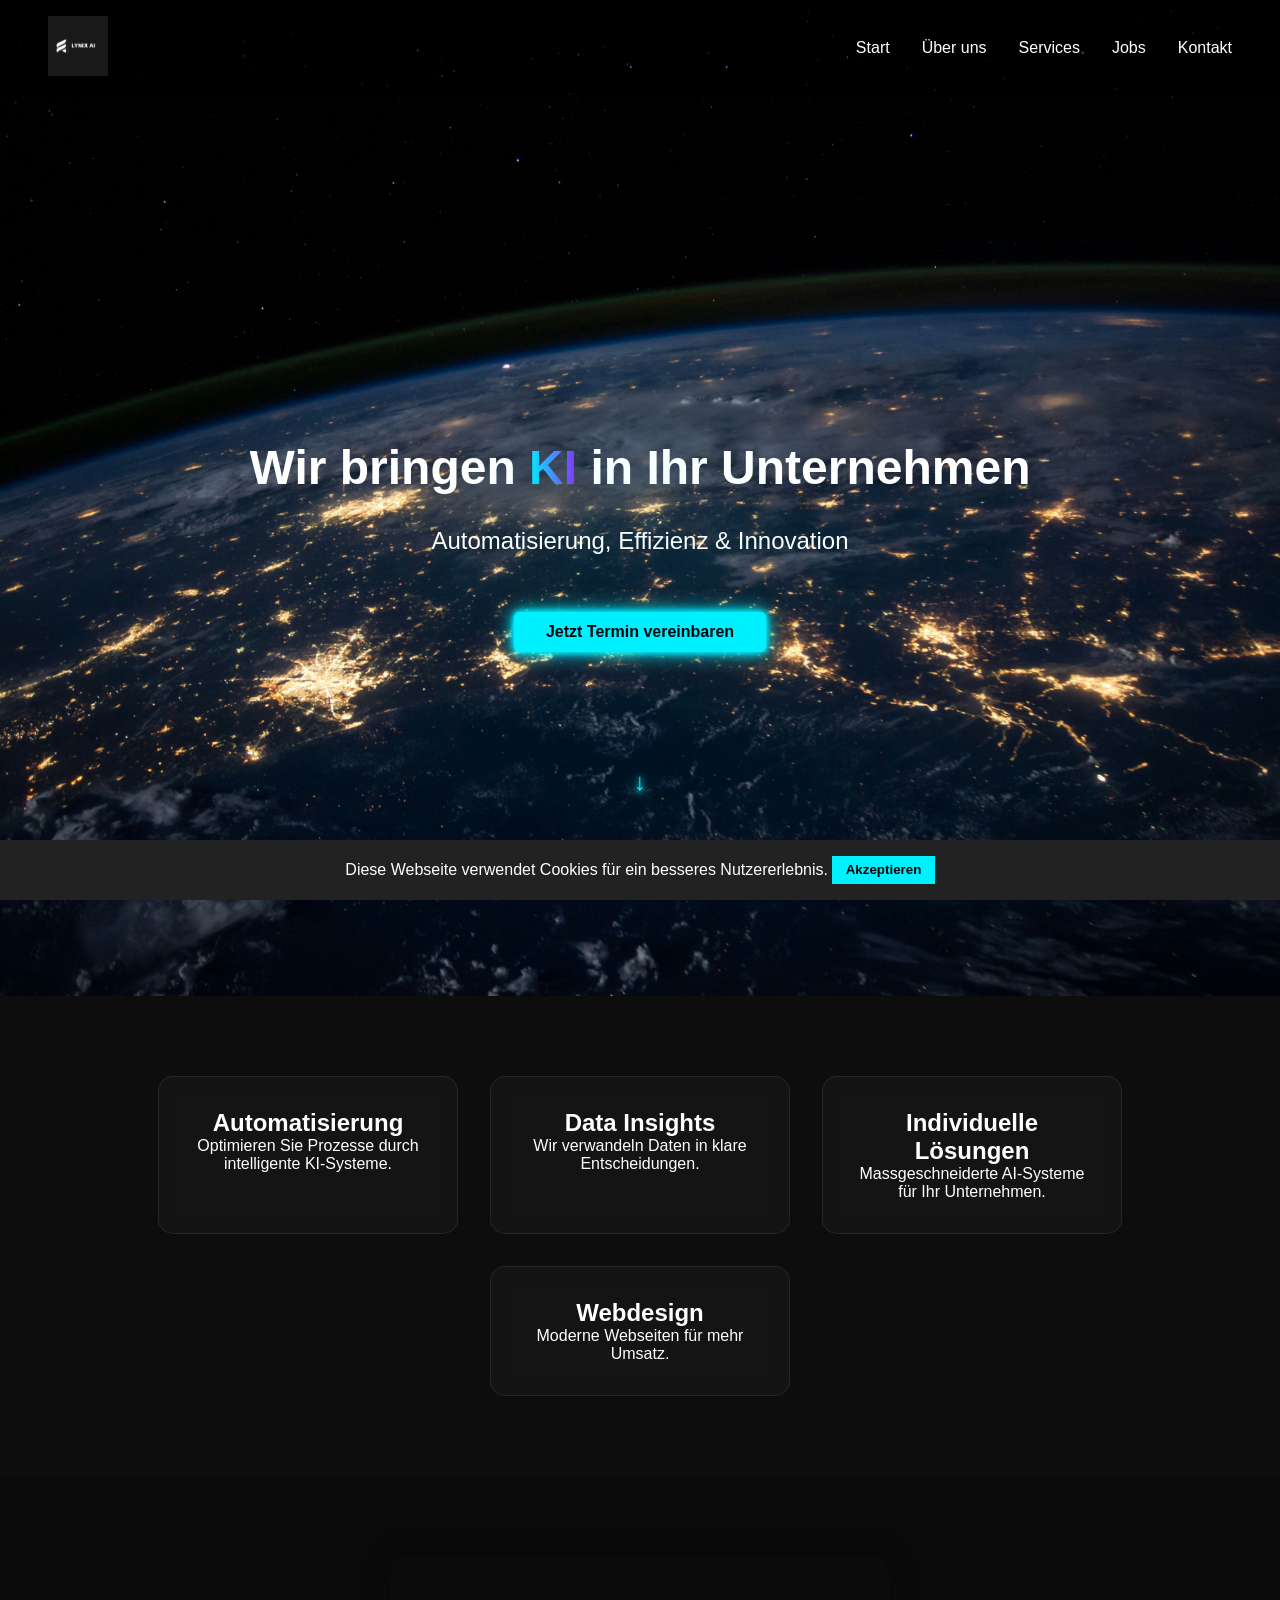
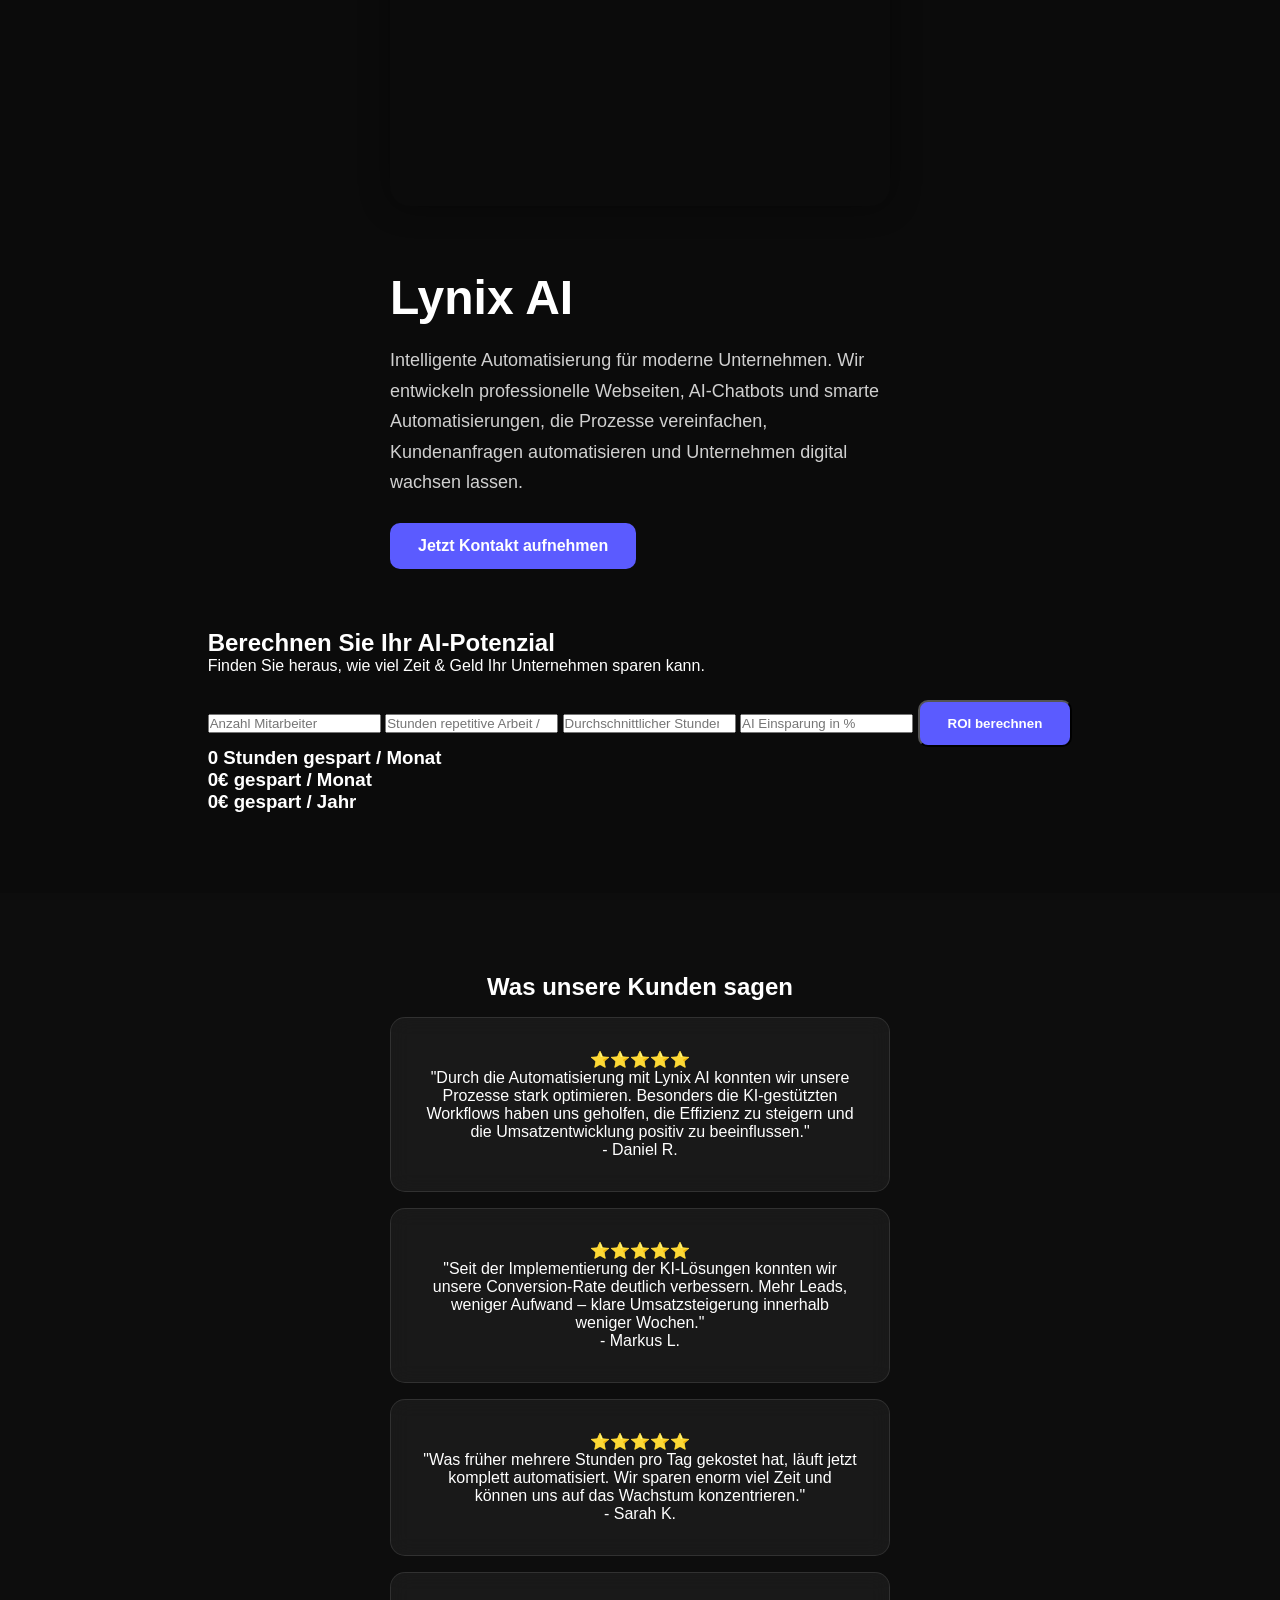
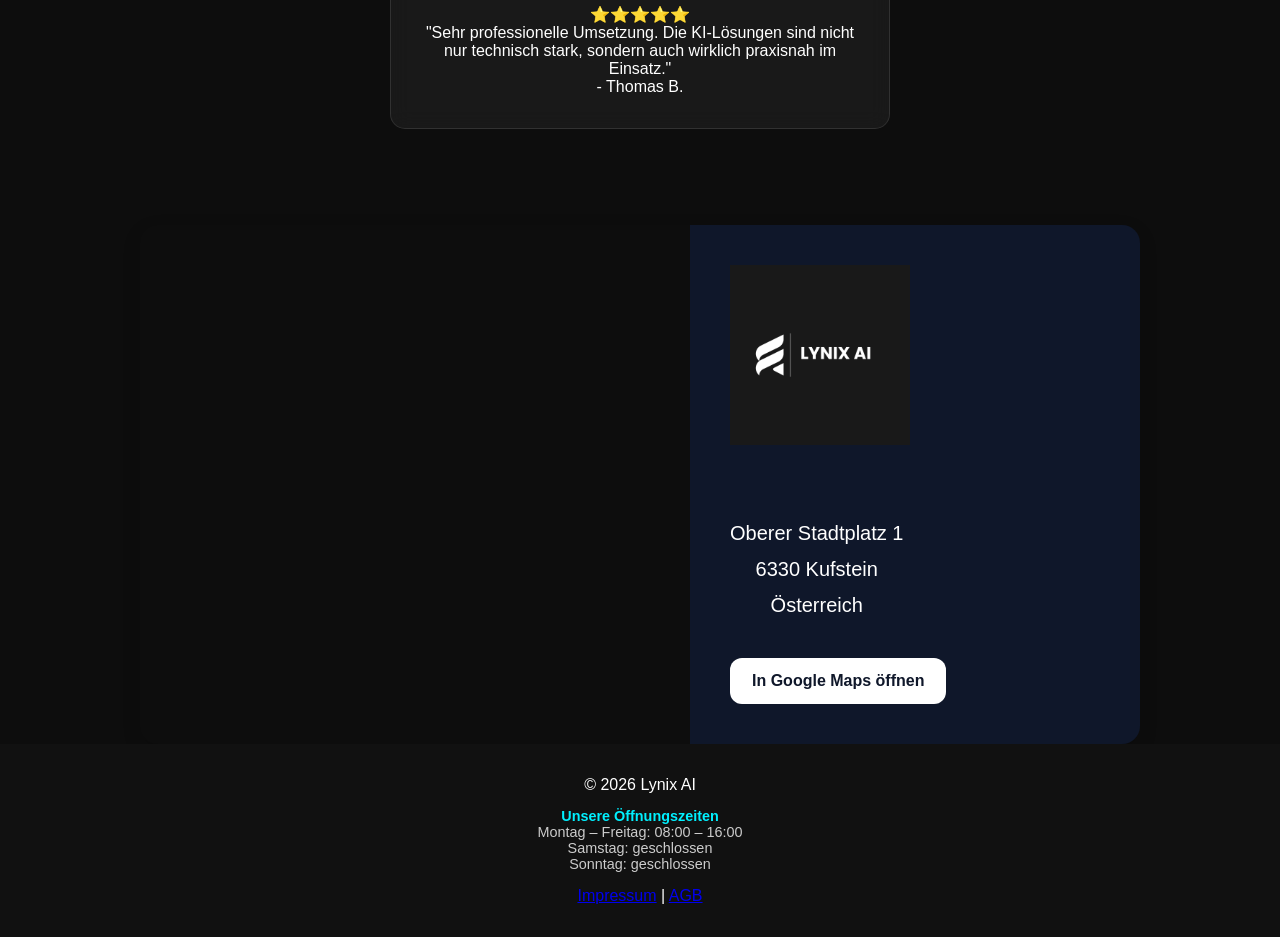
==== index.html @ dc1c29d5 "Update index.html" ====
<!DOCTYPE html>
<html lang="de">
<head>
<meta charset="UTF-8">
<meta name="viewport" content="width=device-width, initial-scale=1.0">

<title>Lynix AI – Automatisierung durch KI</title>

<link rel="stylesheet" href="style.css">
<link rel="icon" type="image/png" href="images/logo.png">

<!-- AOS Animation -->
<link href="https://unpkg.com/aos@2.3.4/dist/aos.css" rel="stylesheet">
</head>

<body class="homepage">
  

<!-- Progress Bar -->
<div id="progress"></div>

<!-- Cookie Banner -->
<div id="cookie-banner" class="cookie-banner">
  Diese Webseite verwendet Cookies für ein besseres Nutzererlebnis. 
  <button id="accept-cookies">Akzeptieren</button>
</div>

<!-- Header -->
<header>

<nav>
  <a href="index.html" class="logo">
    <img src="images/logo.png" alt="Lynix AI Logo">
  </a>

  <div class="hamburger" id="hamburger">
    <span></span><span></span><span></span>
  </div>

  <ul>
    <li><a href="index.html">Start</a></li>
    <li><a href="about.html">Über uns</a></li>
    <li><a href="services.html">Services</a></li>
    <li><a href="jobs.html">Jobs</a></li>
    <li><a href="contact.html">Kontakt</a></li>
  </ul>
</nav>

<!-- HERO -->
<div class="hero">

  <h1 data-aos="fade-up">
    Wir bringen <span class="gradient-text">KI</span> in Ihr Unternehmen
  </h1>

  <p data-aos="fade-up" data-aos-delay="200">
    Automatisierung, Effizienz & Innovation
  </p>

  <a href="contact.html" class="btn" data-aos="fade-up" data-aos-delay="400">
    Jetzt Termin vereinbaren
  </a>

</div>

<div class="scroll-down" onclick="scrollToContent()">↓</div>

</header>

<!-- FEATURES -->
<section class="features">

  <div class="feature card" data-aos="fade-up">
    <h2>Automatisierung</h2>
    <p>Optimieren Sie Prozesse durch intelligente KI-Systeme.</p>
  </div>

  <div class="feature card" data-aos="fade-up" data-aos-delay="200">
    <h2>Data Insights</h2>
    <p>Wir verwandeln Daten in klare Entscheidungen.</p>
  </div>

  <div class="feature card" data-aos="fade-up" data-aos-delay="400">
    <h2>Individuelle Lösungen</h2>
    <p>Massgeschneiderte AI-Systeme für Ihr Unternehmen.</p>
  </div>
  
  <div class="feature card" data-aos="fade-up">
    <h2>Webdesign</h2>
    <p>Moderne Webseiten für mehr Umsatz.</p>
  </div>
  
</section>

  <section class="video-hero">
  <div class="hero-video">
    <video autoplay muted loop playsinline>
      <source src="videos/video1.mp4" type="video/mp4">
    </video>
  </div>

  <div class="hero-text">
    <h1>Lynix AI</h1>
    <p>
      Intelligente Automatisierung für moderne Unternehmen.
      Wir entwickeln professionelle Webseiten, AI-Chatbots
      und smarte Automatisierungen, die Prozesse vereinfachen,
      Kundenanfragen automatisieren und Unternehmen digital wachsen lassen.
    </p>

    <a href="contact.html" class="btn">Jetzt Kontakt aufnehmen</a>
  </div>

    <section class="roi-section">

  <h2>Berechnen Sie Ihr AI-Potenzial</h2>
  <p>Finden Sie heraus, wie viel Zeit & Geld Ihr Unternehmen sparen kann.</p>

  <div class="roi-calculator">

    <input type="number" id="employees" placeholder="Anzahl Mitarbeiter">

    <input type="number" id="hours" placeholder="Stunden repetitive Arbeit / Woche">

    <input type="number" id="rate" placeholder="Durchschnittlicher Stundenlohn (€)">

    <input type="number" id="saving" placeholder="AI Einsparung in %">

    <button onclick="calculateROI()" class="btn">
      ROI berechnen
    </button>

    <div class="roi-results">
      <h3 id="hoursSaved">0 Stunden gespart / Monat</h3>
      <h3 id="moneySaved">0€ gespart / Monat</h3>
      <h3 id="yearSaved">0€ gespart / Jahr</h3>
    </div>

  </div>

</section>
</section>

  <section class="reviews">

  <h2>Was unsere Kunden sagen</h2>

 <div class="review-card">
    <p class="stars">⭐⭐⭐⭐⭐</p>
    <p>"Durch die Automatisierung mit Lynix AI konnten wir unsere Prozesse stark optimieren. Besonders die KI-gestützten Workflows haben uns geholfen, die Effizienz zu steigern und die Umsatzentwicklung positiv zu beeinflussen."</p>
    <span>- Daniel R.</span>
  </div>

  <div class="review-card">
    <p class="stars">⭐⭐⭐⭐⭐</p>
    <p>"Seit der Implementierung der KI-Lösungen konnten wir unsere Conversion-Rate deutlich verbessern. Mehr Leads, weniger Aufwand – klare Umsatzsteigerung innerhalb weniger Wochen."</p>
    <span>- Markus L.</span>
  </div>

  <div class="review-card">
    <p class="stars">⭐⭐⭐⭐⭐</p>
    <p>"Was früher mehrere Stunden pro Tag gekostet hat, läuft jetzt komplett automatisiert. Wir sparen enorm viel Zeit und können uns auf das Wachstum konzentrieren."</p>
    <span>- Sarah K.</span>
  </div>

  <div class="review-card">
    <p class="stars">⭐⭐⭐⭐⭐</p>
    <p>"Sehr professionelle Umsetzung. Die KI-Lösungen sind nicht nur technisch stark, sondern auch wirklich praxisnah im Einsatz."</p>
    <span>- Thomas B.</span>
  </div>


</section>

<div style="
  display:flex;
  flex-wrap:wrap;
  gap:0;
  max-width:1000px;
  margin:auto;
  border-radius:18px;
  overflow:hidden;
  box-shadow:0 6px 18px rgba(0,0,0,0.15);
  font-family:Arial, sans-serif;
">

  <!-- Google Maps -->
  <div style="flex:1 1 420px; min-height:350px;">
    <iframe
      src="https://www.google.com/maps?q=Oberer+Stadtplatz+1,+Kufstein&output=embed"
      width="100%"
      height="100%"
      style="border:0;"
      allowfullscreen=""
      loading="lazy">
    </iframe>
  </div>

  <!-- Rechte Seite -->
  <div style="
    flex:1 1 320px;
    background:#0f172a;
    color:white;
    padding:40px;
    display:flex;
    flex-direction:column;
    align-items:flex-start;
  ">

    <!-- Logo -->
    <img
      src="images/logo.png"
      alt="Lynix AI Logo"
      style="
        width:180px;
        margin-bottom:70px;
      "
    >

    <!-- Adresse -->
    <p style="
      font-size:20px;
      line-height:1.8;
      margin:0 0 35px 0;
      color:white;
    ">
      Oberer Stadtplatz 1<br>
      6330 Kufstein<br>
      Österreich
    </p>

    <!-- Button -->
    <a
      href="https://maps.google.com/?q=Oberer+Stadtplatz+1,+Kufstein"
      target="_blank"
      style="
        display:inline-block;
        padding:14px 22px;
        background:white;
        color:#0f172a;
        text-decoration:none;
        border-radius:12px;
        font-weight:bold;
        transition:0.2s;
      "
    >
      In Google Maps öffnen
    </a>

  </div>

</div>
  
<!-- FOOTER -->
<footer>
  <p>&copy; 2026 Lynix AI</p>

  <div class="opening-hours">
    <p><strong>Unsere Öffnungszeiten</strong></p>
    <p>Montag – Freitag: 08:00 – 16:00</p>
    <p>Samstag: geschlossen</p>
    <p>Sonntag: geschlossen</p>
  </div>

  <p>
    <a href="impressum.html">Impressum</a> |
    <a href="agb.html">AGB</a>
  </p>
</footer>

<script src="script.js"></script>

<!-- AOS -->
<script src="https://unpkg.com/aos@2.3.4/dist/aos.js"></script>
<script>
AOS.init({
  duration: 1000,
  once: true,
  easing: "ease-out-cubic"
});
</script>

<!-- Tidio Chat -->
<script src="//code.tidio.co/tw6kow2mch1fa9wt641dgrq0m3jitlnj.js" async></script>
  
</body>
</html>
---- style.css ----
/* --- Reset --- */
* {
  margin: 0;
  padding: 0;
  box-sizing: border-box;
  font-family: 'Segoe UI', sans-serif;
}
body {
  background: #0d0d0d;
  color: #fff;
  overflow-x: hidden;
  text-align: center;
}

#cookie-banner {
  display: none; /* Banner standardmäßig verstecken */
  position: fixed;
  bottom: 0;
  width: 100%;
  background: #222;
  color: #fff;
  text-align: center;
  padding: 1em;
  z-index: 2000;
}

#cookie-banner button {
  background: #00f0ff;
  border: none;
  padding: 0.5em 1em;
  cursor: pointer;
  color: #000;
  font-weight: bold;
}

/* --- Header + Navigation --- */
header {
  min-height: 100vh;
  display: flex;
  flex-direction: column;
  justify-content: center;
  align-items: center;
  position: relative;
  overflow: hidden;
  z-index: 1;
  background: linear-gradient(135deg, #0d0d0d, #001f3f);
}
body.homepage header {
  background: url('images/hintergrund1.jpg') center center / cover no-repeat,
              linear-gradient(135deg, #0d0d0d, #001f3f);
}

nav {
  position: relative;
  top: 0;
  width: 100%;
  display: flex;
  justify-content: space-between;
  align-items: center;
  padding: 1em 3em;
  background: rgba(0,0,0,0.5);
  z-index: 1000;
}

/* Logo */
nav .logo img {
  height: 60px;
  width: auto;
  cursor: pointer;
  transition: transform 0.3s, filter 0.3s;
}
nav .logo img:hover {
  transform: scale(1.05);
  filter: drop-shadow(0 0 5px #00f0ff);
}

/* Navigation Links */
nav ul {
  display: flex;
  list-style: none;
  flex-direction: row;
  gap: 2em;
}
nav ul li a {
  color: #fff;
  text-decoration: none;
  transition: color 0.3s;
}
nav ul li a:hover {
  color: #00f0ff;
}

/* Hamburger */
.hamburger {
  display: none;
  flex-direction: column;
  gap: 5px;
  cursor: pointer;
  z-index: 1001;
}
.hamburger span {
  display: block;
  height: 3px;
  width: 25px;
  background: #00f0ff;
  border-radius: 2px;
}

/* --- Hero Section --- */
.hero {
  display: flex;
  flex-direction: column;
  justify-content: center;
  align-items: center;
  min-height: 100vh;
  gap: 2em;
  position: relative;
  overflow: hidden;
  z-index: 1;
}
.hero h1 {
  font-size: 3em;
  opacity: 0;
  transform: translateY(50px);
  animation: fadeUp 1s forwards, neonGlow 2s infinite alternate;
}
.hero p {
  font-size: 1.5em;
  opacity: 0;
  transform: translateY(50px);
  animation: fadeUp 1s forwards 0.5s;
}
.hero .btn {
  padding: 0.7em 2em;
  background: #00f0ff;
  color: #000;
  font-weight: bold;
  border-radius: 5px;
  opacity: 0;
  transform: translateY(50px);
  animation: fadeUp 1s forwards 1s;
  box-shadow: 0 0 5px #00f0ff, 0 0 10px #00f0ff, 0 0 20px #00f0ff;
  transition: transform 0.3s, box-shadow 0.3s;
}
.hero .btn:hover {
  transform: scale(1.05);
  box-shadow: 0 0 10px #00f0ff, 0 0 20px #00f0ff, 0 0 40px #00f0ff;
}

/* --- Sections --- */
.features, .team, .mission, .contact-form {
  text-align: center;
  padding: 5em 2em;
}
.features { display: flex; justify-content: center; gap: 2em; flex-wrap: wrap; }
.feature, .member, .contact-form form {
  background: rgba(0,0,0,0.6);
  padding: 2em;
  border-radius: 15px;
  opacity: 0;
  transform: translateY(50px);
  animation: fadeUp 1s forwards;
}
.feature { width: 300px; }
.feature.delay1 { animation-delay: 0.5s; }
.feature.delay2 { animation-delay: 1s; }

.team-members { display: flex; justify-content: center; gap: 2em; flex-wrap: wrap; margin-top: 2em; }
.member { width: 250px; }
.member.delay1 { animation-delay: 0.5s; }

.mission { max-width: 800px; margin: auto; }
.mission p { font-size: 1.2em; line-height: 1.8; animation-delay: 1s; }

.contact-form { display: flex; justify-content: center; }
.contact-form form { width: 100%; max-width: 500px; display: flex; flex-direction: column; gap: 1em; }
.contact-form input, .contact-form textarea { padding: 0.8em; border-radius: 5px; border: none; outline: none; }
.contact-form .btn { cursor: pointer; }

/* --- Footer --- */
footer { text-align: center; padding: 2em; background: #111; width: 100%; box-sizing: border-box; }

.opening-hours {
  margin: 1em 0;
  font-size: 0.9em;
  color: #ccc;
}

.opening-hours strong {
  color: #00f0ff;
}

/* --- Animations --- */
@keyframes fadeUp { to { opacity: 1; transform: translateY(0); } }
@keyframes neonGlow {
  0% { text-shadow: 0 0 5px #00f0ff, 0 0 10px #00f0ff; }
  50% { text-shadow: 0 0 15px #00f0ff, 0 0 30px #00f0ff; }
  100% { text-shadow: 0 0 5px #00f0ff, 0 0 10px #00f0ff; }
}

/* --- Responsive --- */
@media (max-width: 768px) {
  .hero h1 { font-size: 2.2em; }
  .hero p { font-size: 1.2em; }

  .hamburger { display: flex; }

  nav ul {
    display: none;
    flex-direction: column;
    gap: 1em;
    background: rgba(0,0,0,0.9);
    position: absolute;
    top: 60px;
    right: 0;
    width: 100%;
    padding: 1em 2em;
    text-align: center;
    z-index: 1000;
  }
  nav ul.active { display: flex; }
}
body.about-page {
    background: #0d0d0d; /* Fallback dunkel, falls Bild nicht lädt */
}

body.about-page header {
    min-height: 100vh; /* volle Höhe */
    display: flex;
    flex-direction: column;
    justify-content: center;
    align-items: center;
    position: relative;
    overflow: hidden;
    z-index: 1;
    background: url('images/about.jpg') center center / cover no-repeat;
    background-attachment: scroll; /* wichtig für mobile */
}
body.about-page header::before {
    content: "";
    position: absolute;
    top: 0;
    left: 0;
    width: 100%;
    height: 100%;
    background: rgba(0, 0, 0, 0.6);
    z-index: 0;
}
@media (max-width: 768px) {
    body.about-page header {
        background-size: cover; /* passt Bild an kleinere Screens an */
        background-position: center top;
    }
}
body.contact-page header {
    min-height: 100vh; /* volle Höhe */
    display: flex;
    flex-direction: column;
    justify-content: center;
    align-items: center;
    position: relative;
    overflow: hidden;
    z-index: 1;
    background: url('images/hero.jpg') center top / cover no-repeat;
    background-attachment: scroll; /* für mobile */
}

body.contact-page header::before {
    content: "";
    position: absolute;
    top: 0;
    left: 0;
    width: 100%;
    height: 100%;
    background: url('images/hero.jpg') center top / cover no-repeat;
    opacity: 1; /* Logo sichtbar, Text drüber */
    z-index: 0;
}

body.contact-page header .hero {
    position: relative;
    z-index: 1; /* Text über dem Bild */
}

@media (max-width: 768px) {
    body.contact-page header,
    body.contact-page header::before {
        background-size: cover; /* auf Handy besser füllen */
        background-position: center top;
    }
}
body.services-page {
    background: #0d0d0d; /* Fallback dunkel, falls Bild nicht lädt */
}

body.services-page header {
    min-height: 100vh; /* volle Höhe */
    display: flex;
    flex-direction: column;
    justify-content: center;
    align-items: center;
    position: relative;
    overflow: hidden;
    z-index: 1;
    background:
    linear-gradient(rgba(0,0,0,0.7), rgba(0,0,0,0.7)),
    url('images/hintergrund3.jpg') center center / cover no-repeat;
    background-attachment: scroll; /* wichtig für mobile */
}

@media (max-width: 768px) {
    body.services-page header {
        background-size: cover; /* passt Bild an kleinere Screens an */
        background-position: center center;
    }
}

body.impressum-page {
    background: #0d0d0d; /* Fallback */
}

body.impressum-page header {
    min-height: 100vh;
    display: flex;
    flex-direction: column;
    justify-content: center;
    align-items: center;
    position: relative;
    overflow: hidden;
    z-index: 1;
    background: url('images/impressum.jpg') center center / cover no-repeat;
    background-attachment: scroll; /* wichtig für mobile */
}

@media (max-width: 768px) {
    body.impressum-page header {
        background-size: cover;
        background-position: center center;
    }
}

body.agb-page {
    background: #0d0d0d; /* Fallback */
}

body.agb-page header {
    min-height: 100vh;
    display: flex;
    flex-direction: column;
    justify-content: center;
    align-items: center;
    position: relative;
    overflow: hidden;
    z-index: 1;
    background: url('images/agb.jpg') center center / cover no-repeat;
    background-attachment: scroll; /* wichtig für mobile */
}

@media (max-width: 768px) {
    body.agb-page header {
        background-size: cover;
        background-position: center center;
    }
}
.scroll-down {
  position: absolute;
  bottom: 200px;
  left: 50%;
  transform: translateX(-50%);
  font-size: 1.5em;
  color: #00f0ff;
  cursor: pointer;
  z-index: 10;

  /* Neon Glow wie deine Überschrift */
  text-shadow: 
    0 0 5px #00f0ff,
    0 0 10px #00f0ff,
    0 0 20px #00f0ff;

  animation: bounce 1.5s infinite, neonGlow 2s infinite alternate;
}

/* Hover Effekt */
.scroll-down:hover {
  transform: translateX(-50%) scale(1.2);
}

/* Animation */
@keyframes bounce {
  0%, 100% { transform: translate(-50%, 0); }
  50% { transform: translate(-50%, 10px); }
}

/* Progress Bar */
#progress {
  position: fixed;
  top: 0;
  left: 0;
  height: 3px;
  width: 0%;
  background: linear-gradient(90deg, #00f0ff, #8a2eff);
  z-index: 9999;
}

/* Gradient Text */
.gradient-text {
  background: linear-gradient(90deg, #00f0ff, #8a2eff);
  -webkit-background-clip: text;
  -webkit-text-fill-color: transparent;
}

/* Modern Cards */
.card {
  background: rgba(255,255,255,0.03);
  backdrop-filter: blur(10px);
  border: 1px solid rgba(255,255,255,0.08);
  transition: all 0.3s ease;
}

.card:hover {
  transform: translateY(-12px) scale(1.02);
  box-shadow: 0 25px 60px rgba(0, 240, 255, 0.2);
}

/* Hero Upgrade */
.hero {
  position: relative;
}

.hero::after {
  content: "";
  position: absolute;
  width: 300px;
  height: 300px;
  background: radial-gradient(circle, rgba(0,240,255,0.25), transparent 70%);
  top: 50%;
  left: 50%;
  transform: translate(-50%, -50%);
  filter: blur(100px);
  opacity: 0.6;
  pointer-events: none;
}

.about-page .hero {
  display: flex;
  flex-direction: column;
  align-items: center;
  justify-content: center;
  height: 100%;
  text-align: center;
  padding: 0;
  margin: 0;
}
.reviews {
  padding: 5em 2em;
  text-align: center;
}

.review-card {
  background: rgba(255,255,255,0.05);
  padding: 2em;
  margin: 1em auto;
  max-width: 500px;
  border-radius: 15px;
  backdrop-filter: blur(10px);
  border: 1px solid rgba(255,255,255,0.1);
  transition: 0.3s;
}

.review-card:hover {
  transform: translateY(-10px);
  box-shadow: 0 20px 40px rgba(0,240,255,0.2);
}
/* JOBS PAGE */

body.jobs-page header {
    min-height: 70vh;
    background:
    linear-gradient(rgba(0,0,0,0.7), rgba(0,0,0,0.7)),
    url('images/jobs.jpg') center center / cover no-repeat;
}

.jobs-section {
    padding: 5em 2em;
    display: flex;
    justify-content: center;
    gap: 2em;
    flex-wrap: wrap;
}

.job-card {
    width: 340px;
    text-align: left;
    padding: 2em;
}

.job-card h2 {
    margin-bottom: 1em;
    color: #00f0ff;
}

.job-card p {
    margin-bottom: 1.5em;
    color: #ddd;
    line-height: 1.6;
}

.job-card ul {
    margin-bottom: 2em;
    padding-left: 1.2em;
    color: #aaa;
}

.job-card li {
    margin-bottom: 0.5em;
}

.apply-btn {
    width: 100%;
    border: none;
    cursor: pointer;
}

.application-section {
    padding: 5em 2em;
    display: flex;
    justify-content: center;
}

.application-form {
    width: 100%;
    max-width: 700px;
    padding: 3em;
}

.application-form h2 {
    margin-bottom: 1.5em;
}

.application-form form {
    display: flex;
    flex-direction: column;
    gap: 1.5em;
}

.application-form input,
.application-form textarea {
    padding: 1em;
    border-radius: 10px;
    border: none;
    background: rgba(255,255,255,0.08);
    color: white;
}

.application-form textarea {
    resize: vertical;
}

.upload-label {
    text-align: left;
    color: #aaa;
}

.upload-label input {
    margin-top: 1em;
}

.application-form .btn {
    border: none;
    cursor: pointer;
}

@media (max-width: 768px) {

    .job-card {
        width: 100%;
    }

    .application-form {
        padding: 2em;
    }

}
.video-hero {
  display: flex;
  align-items: center;
  justify-content: center;
  gap: 60px;
  padding: 80px 10%;
  background: #0b0b0b;
  color: white;
  flex-wrap: wrap;
  text-align: left;
}

@media (max-width: 768px) {
  .video-hero {
    flex-direction: column;
    text-align: center;
  }
}

.hero-video video {
  width: 500px;
  max-width: 100%;
  border-radius: 20px;
  box-shadow: 0 0 30px rgba(0,0,0,0.4);
}

.hero-text {
  max-width: 500px;
}

.hero-text h1 {
  font-size: 48px;
  margin-bottom: 20px;
}

.hero-text p {
  font-size: 18px;
  line-height: 1.7;
  color: #d0d0d0;
}
.btn {
  display: inline-block;
  margin-top: 25px;
  padding: 14px 28px;
  background: #5b5bff;
  color: white;
  text-decoration: none;
  border-radius: 10px;
  font-weight: bold;
}

.btn:hover {
  background: #7777ff;
}
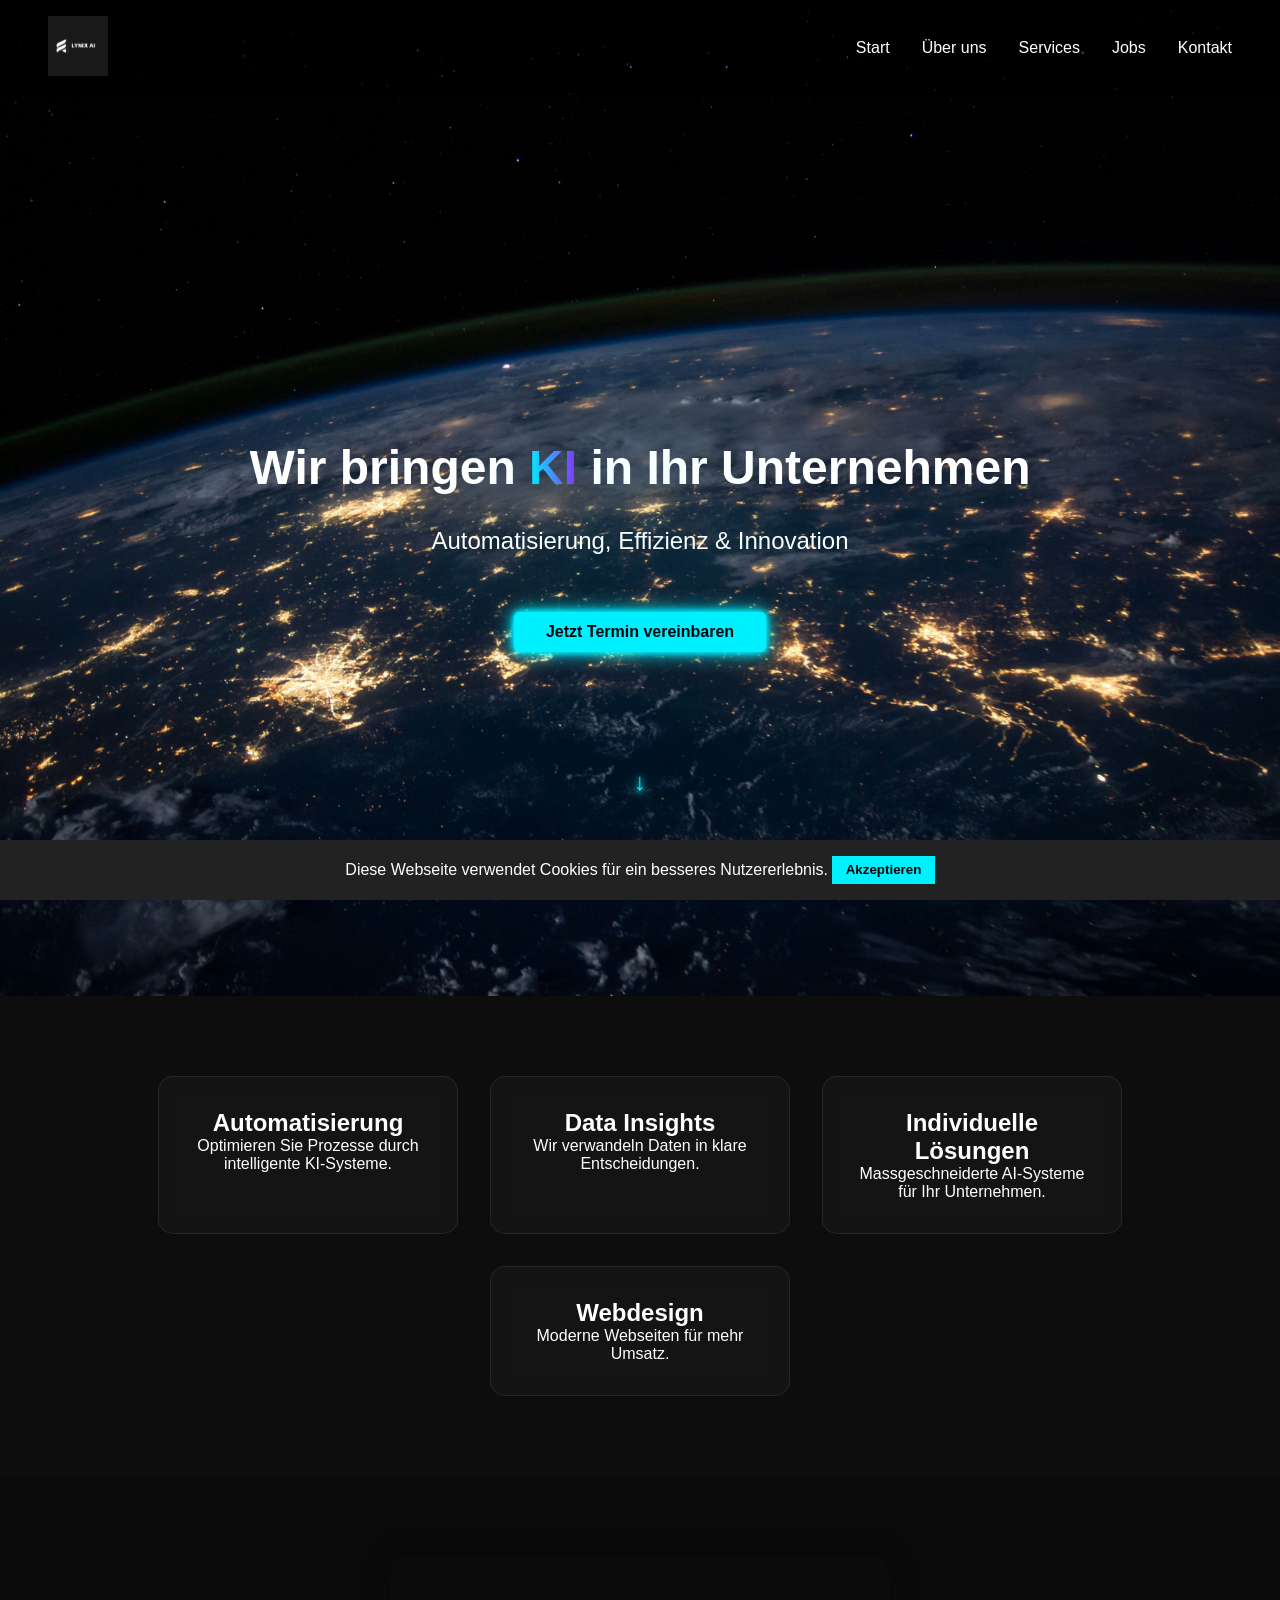
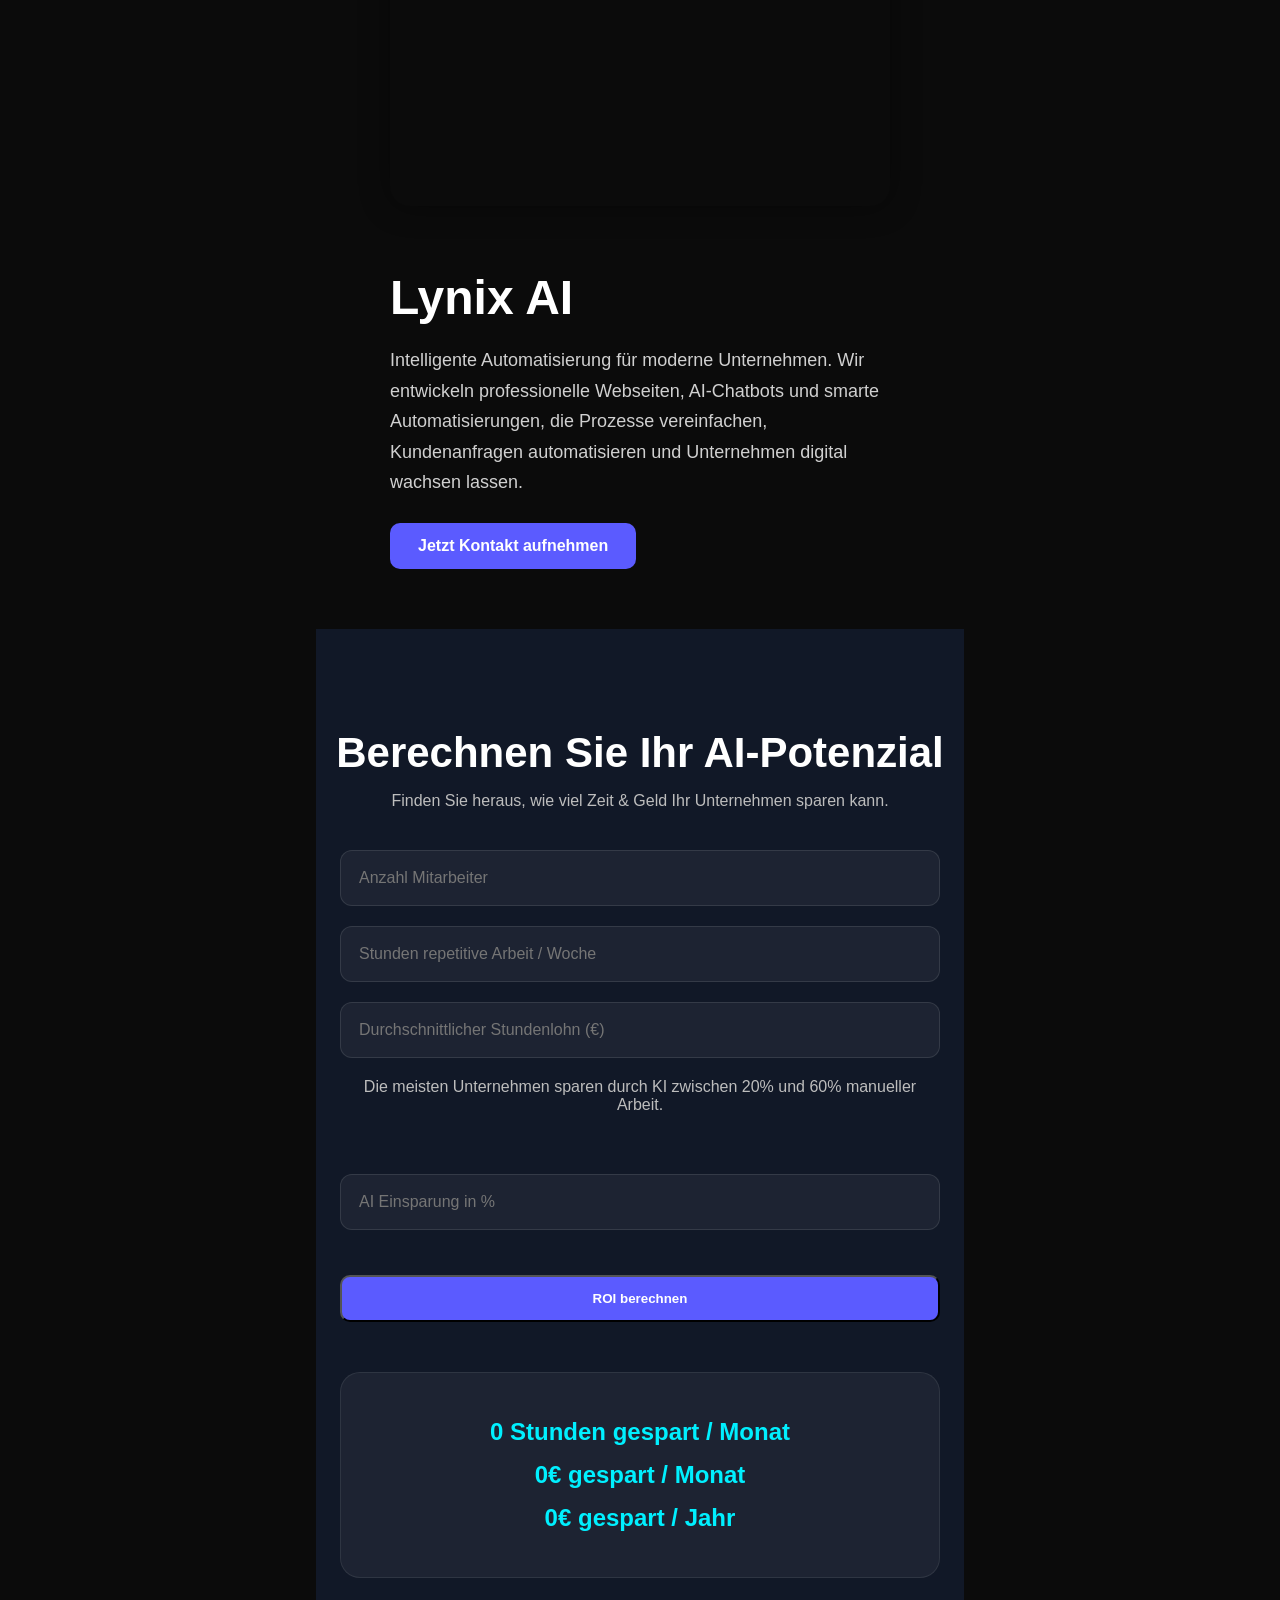
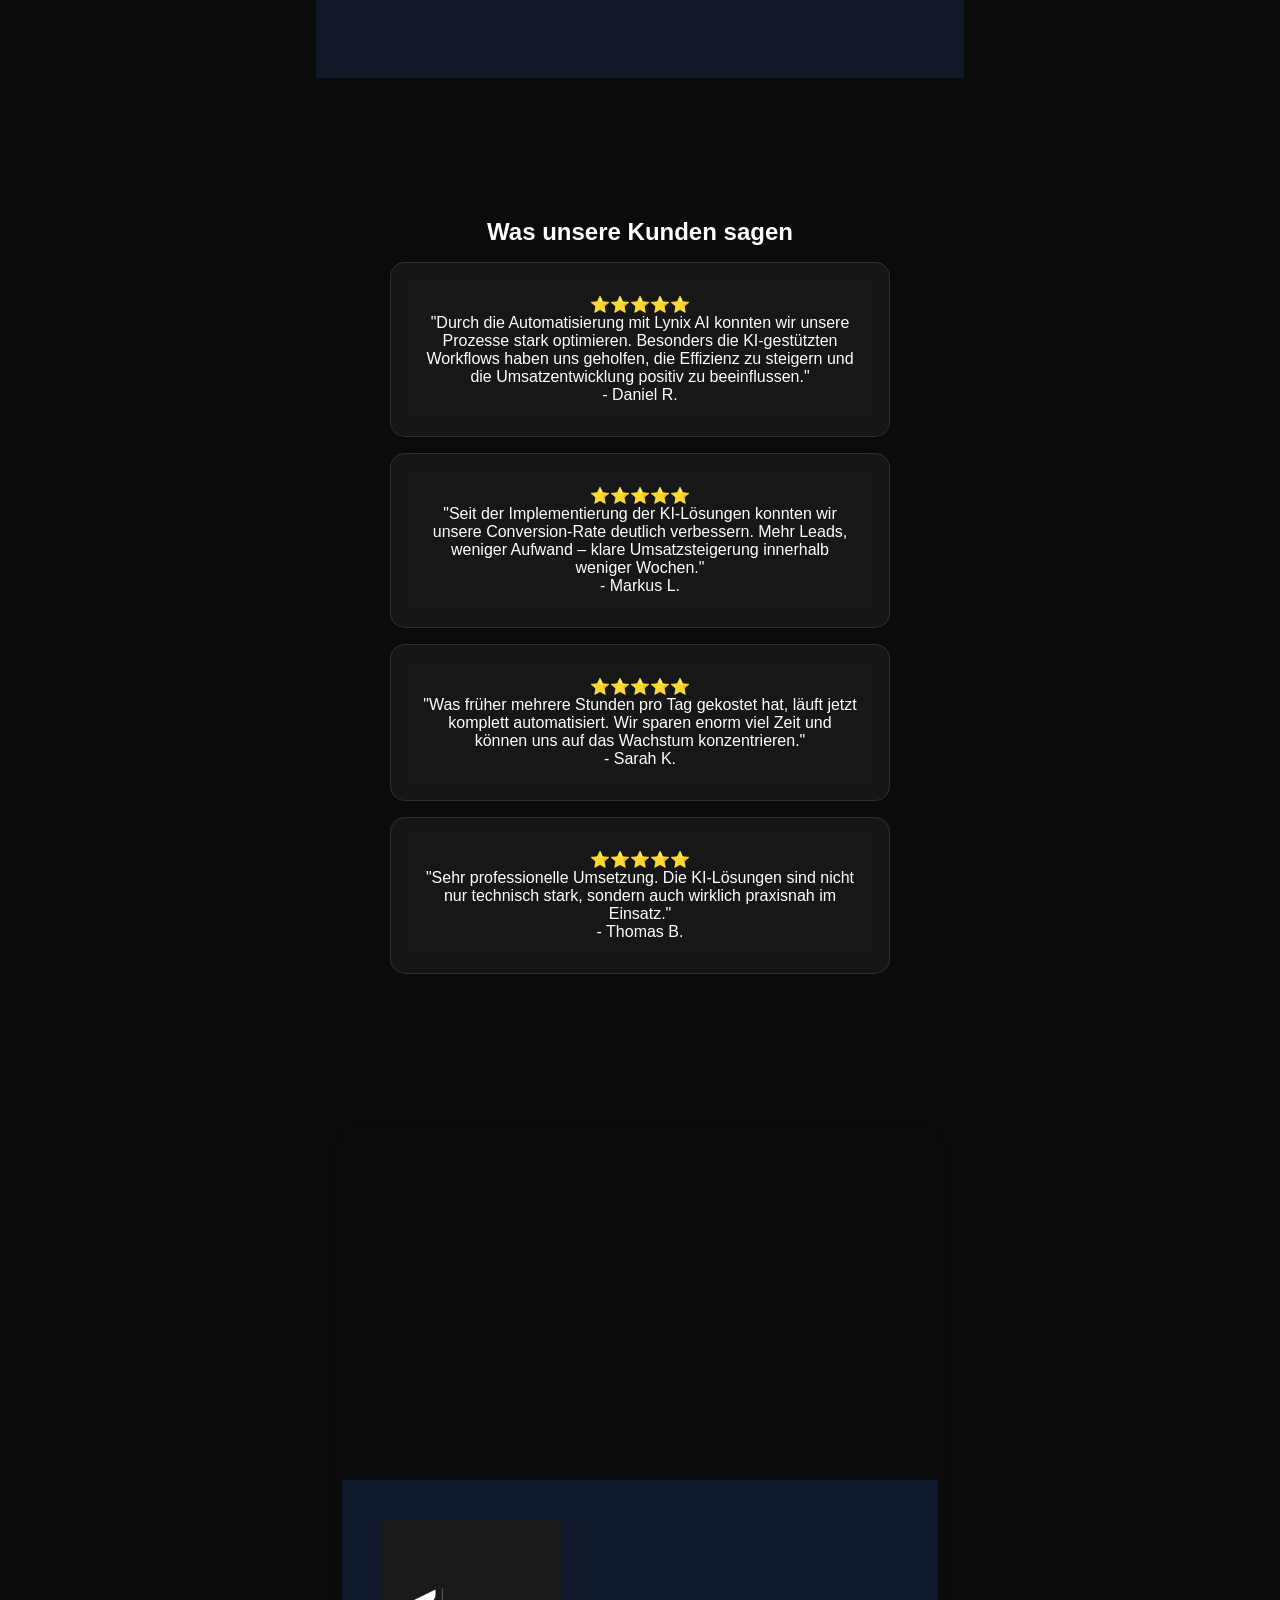
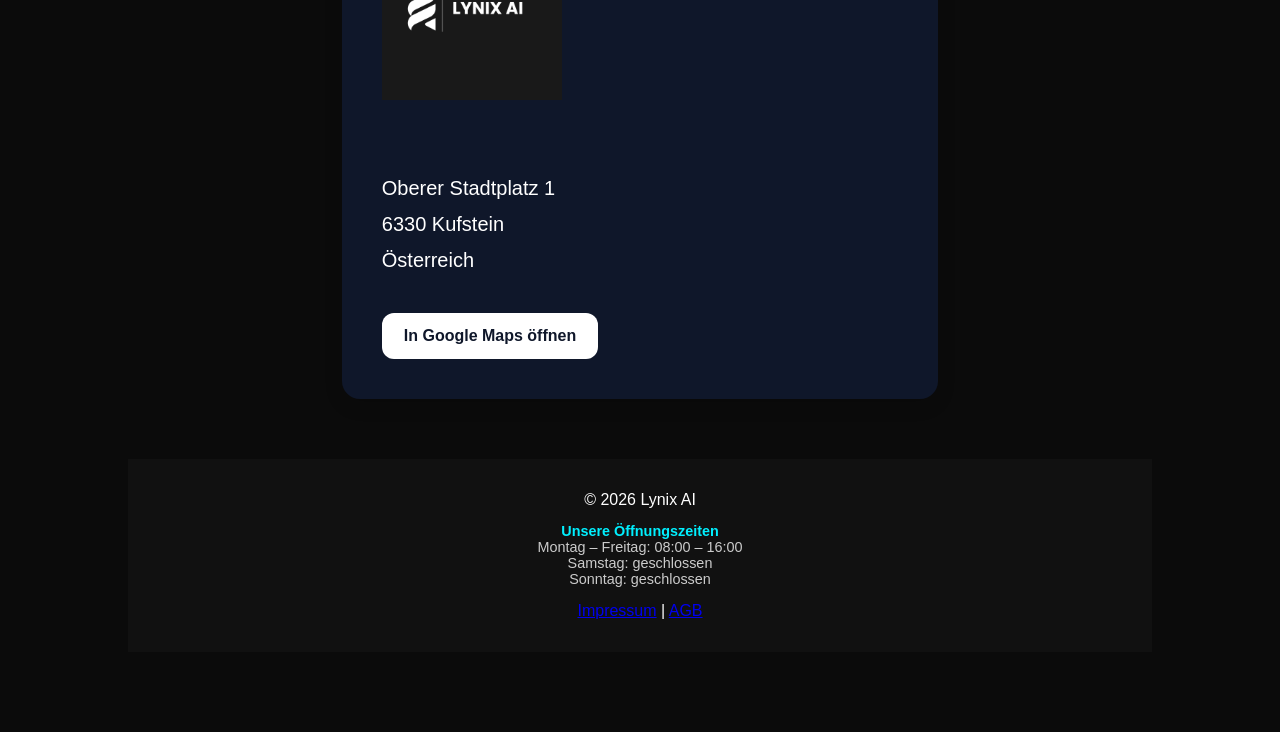
==== commit b2aa9861: "Update index.html" ====
--- a/index.html
+++ b/index.html
@@ -123,6 +123,9 @@
     <input type="number" id="hours" placeholder="Stunden repetitive Arbeit / Woche">
 
     <input type="number" id="rate" placeholder="Durchschnittlicher Stundenlohn (€)">
+    <p class="roi-note">
+Die meisten Unternehmen sparen durch KI zwischen 20% und 60% manueller Arbeit.
+</p>
 
     <input type="number" id="saving" placeholder="AI Einsparung in %">
 
@@ -138,7 +141,6 @@
 
   </div>
 
-</section>
 </section>
 
   <section class="reviews">
--- a/style.css
+++ b/style.css
@@ -636,3 +636,51 @@
 .btn:hover {
   background: #7777ff;
 }
+/* ROI Calculator */
+
+.roi-section {
+  padding: 100px 20px;
+  background: #111827;
+  text-align: center;
+}
+
+.roi-section h2 {
+  font-size: 42px;
+  margin-bottom: 15px;
+}
+
+.roi-section p {
+  color: #bdbdbd;
+  margin-bottom: 40px;
+}
+
+.roi-calculator {
+  max-width: 600px;
+  margin: auto;
+  display: flex;
+  flex-direction: column;
+  gap: 20px;
+}
+
+.roi-calculator input {
+  padding: 18px;
+  border-radius: 12px;
+  border: 1px solid rgba(255,255,255,0.1);
+  background: rgba(255,255,255,0.05);
+  color: white;
+  font-size: 16px;
+}
+
+.roi-results {
+  margin-top: 30px;
+  background: rgba(255,255,255,0.05);
+  padding: 30px;
+  border-radius: 20px;
+  border: 1px solid rgba(255,255,255,0.08);
+}
+
+.roi-results h3 {
+  margin: 15px 0;
+  color: #00f0ff;
+  font-size: 24px;
+}
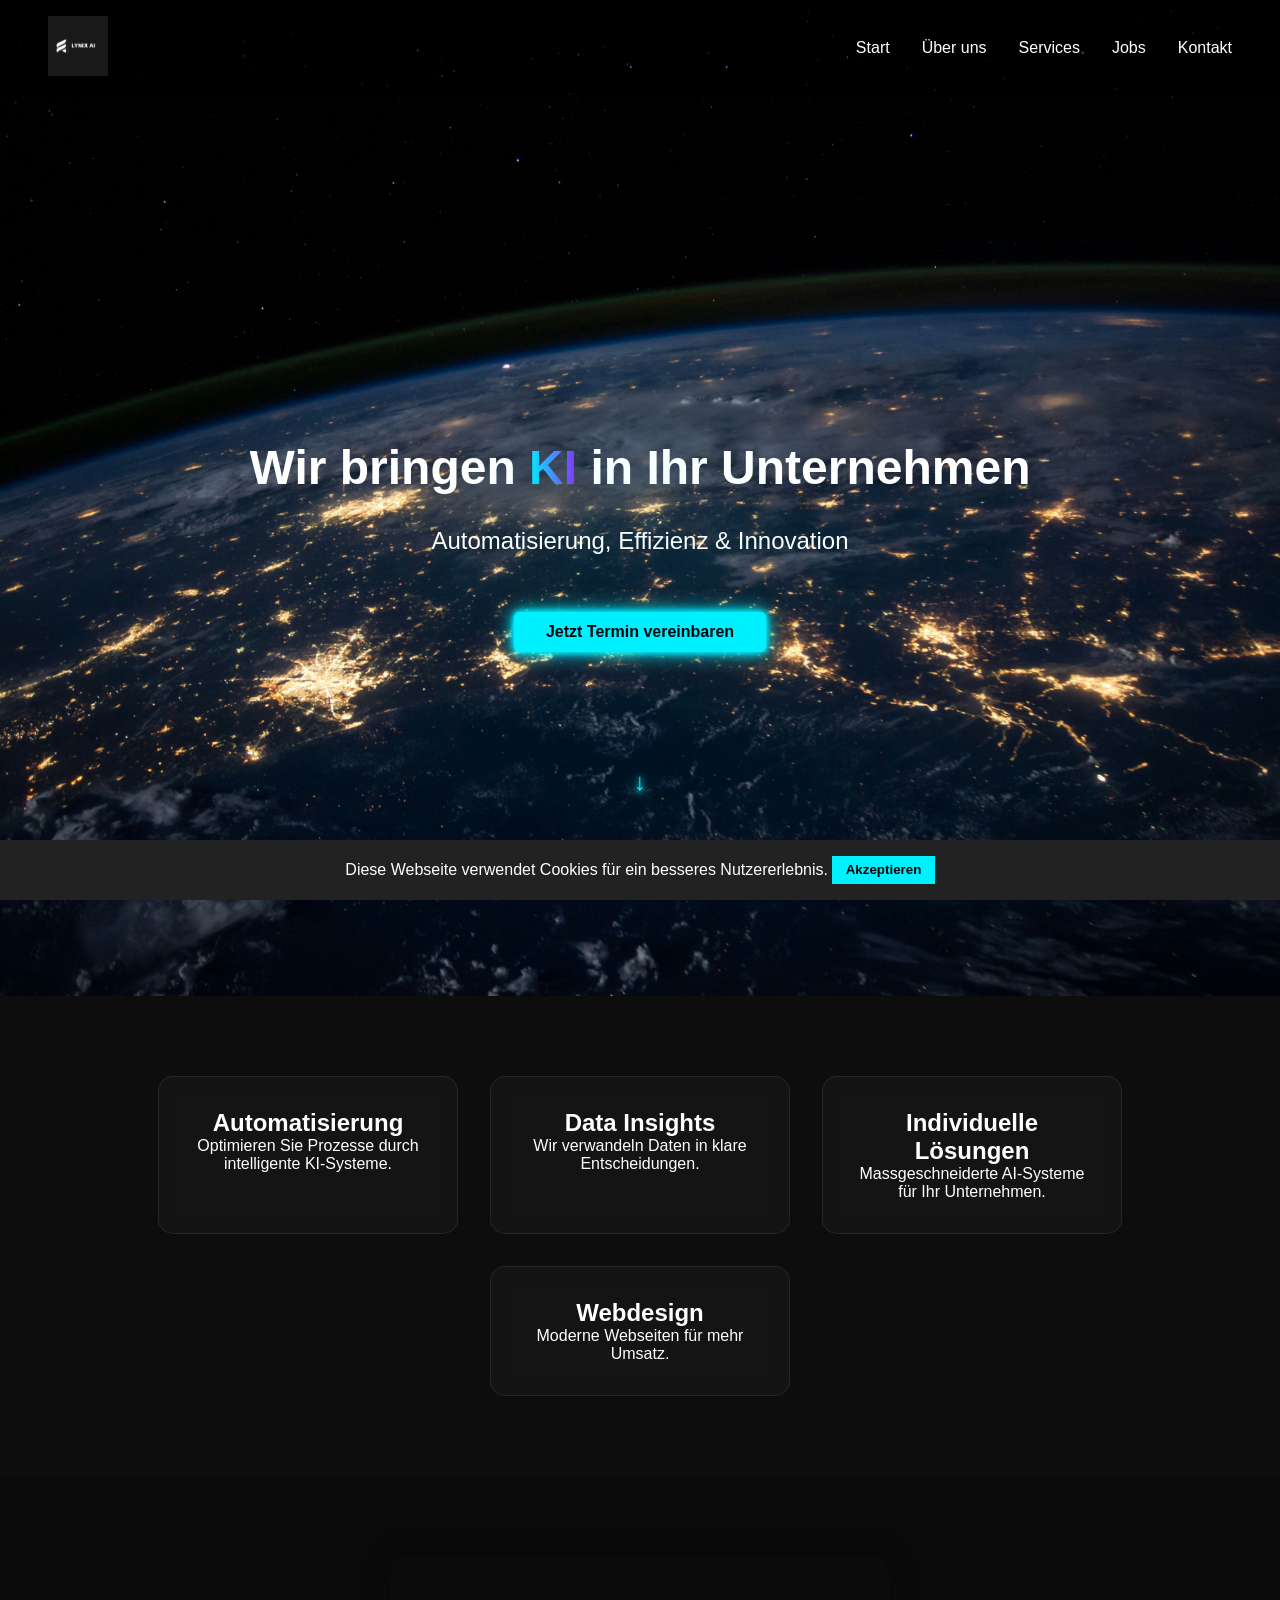
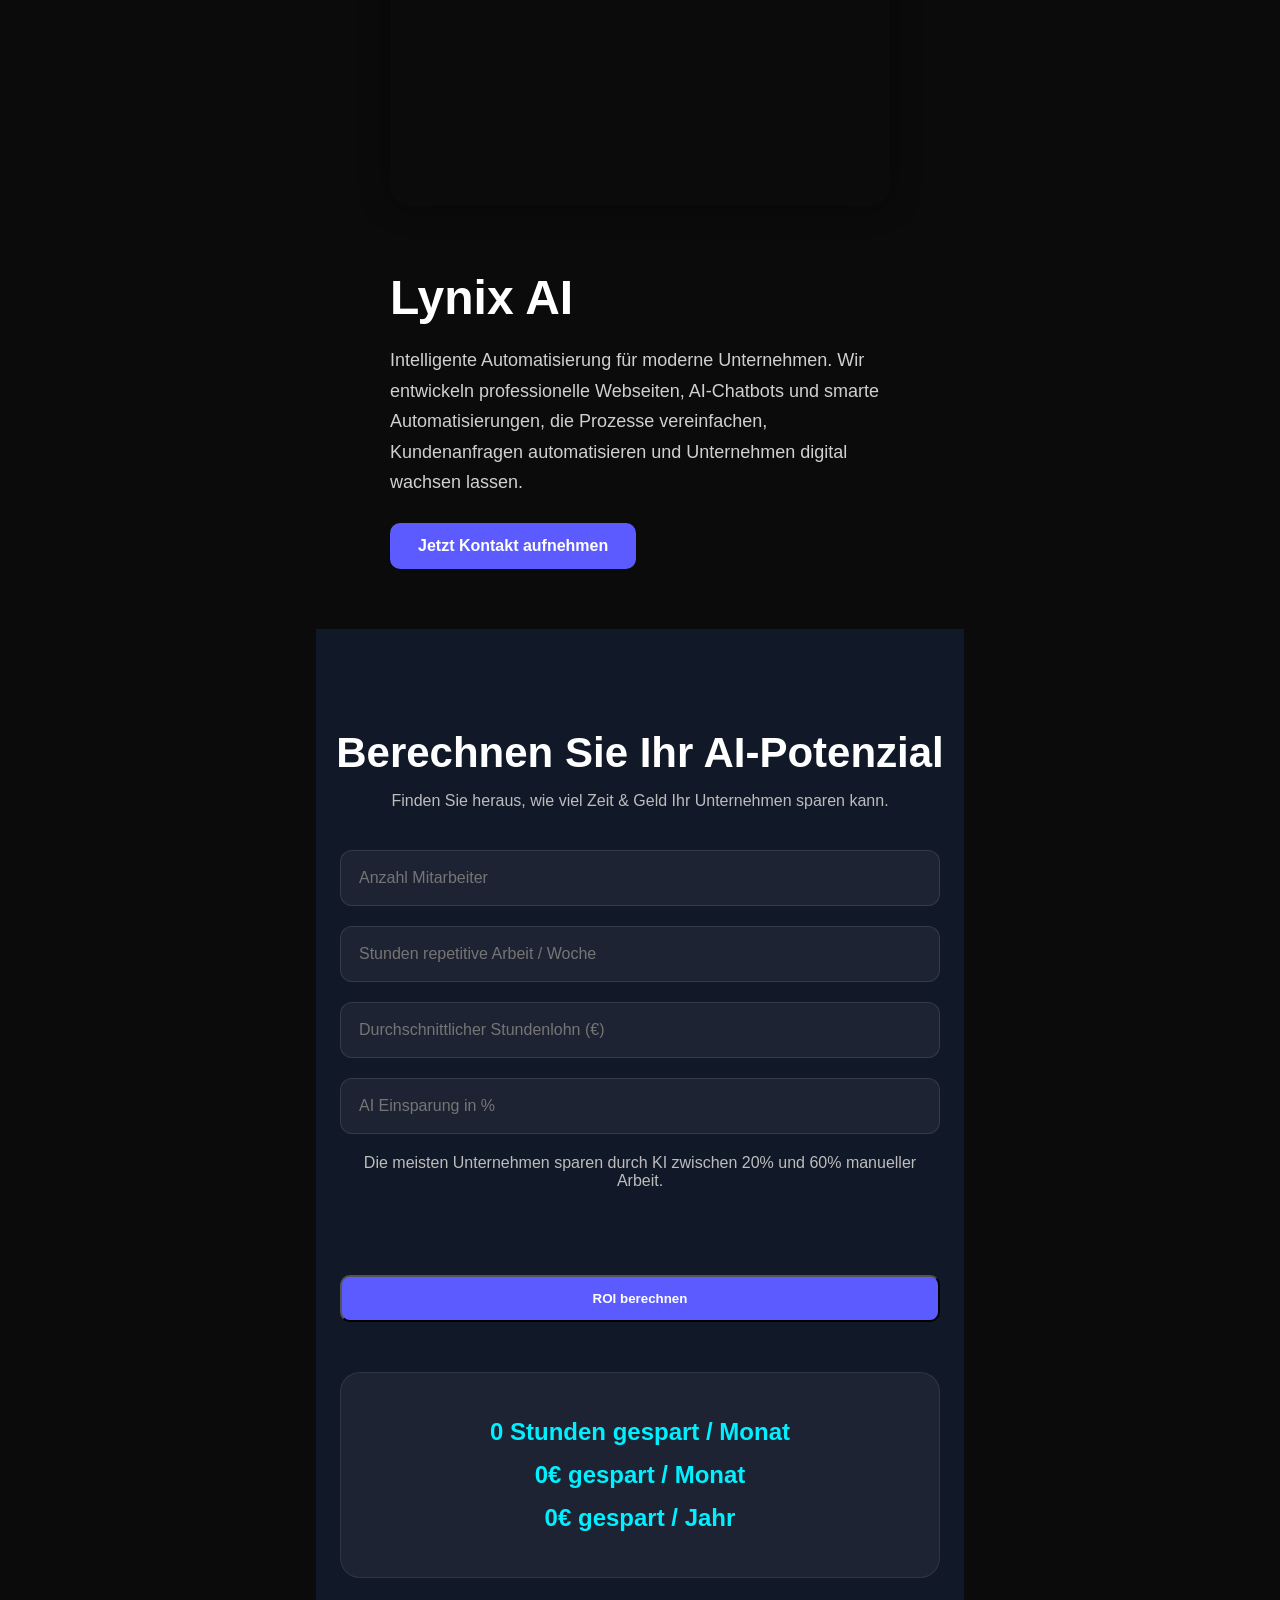
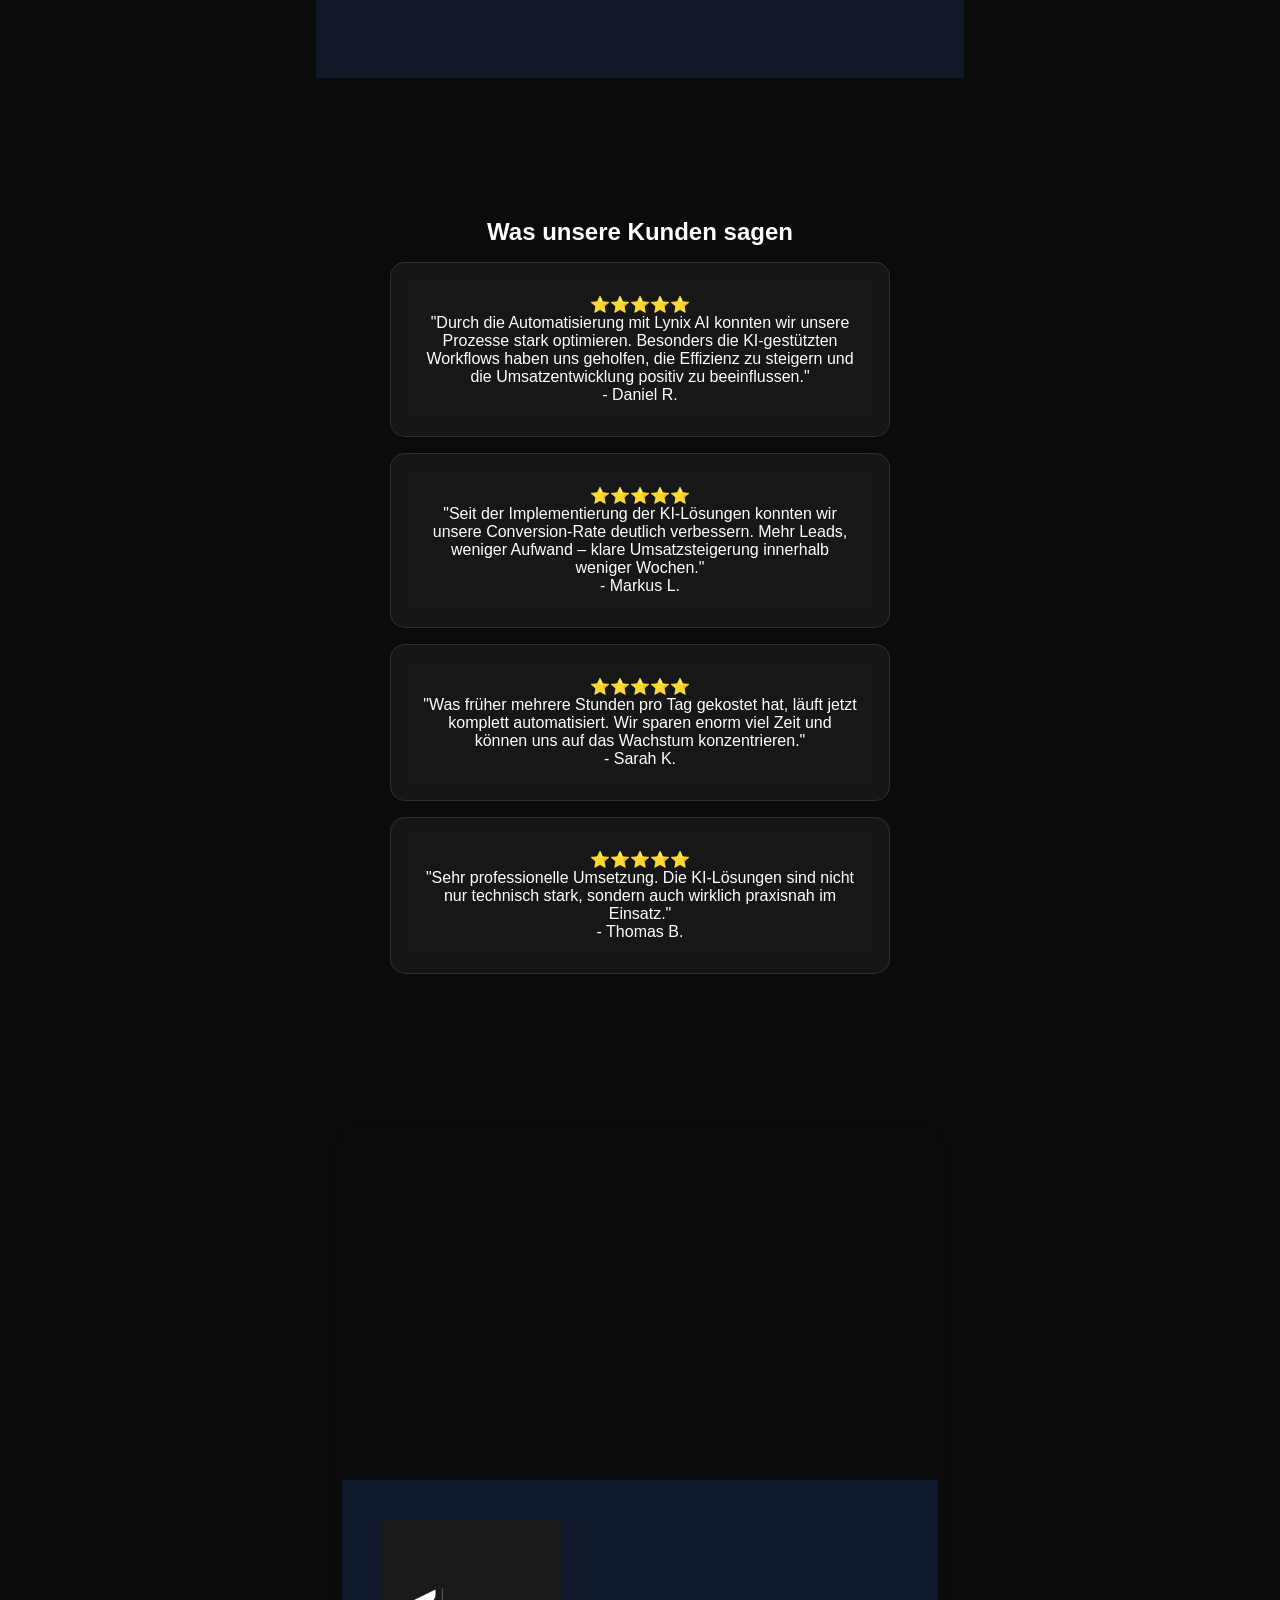
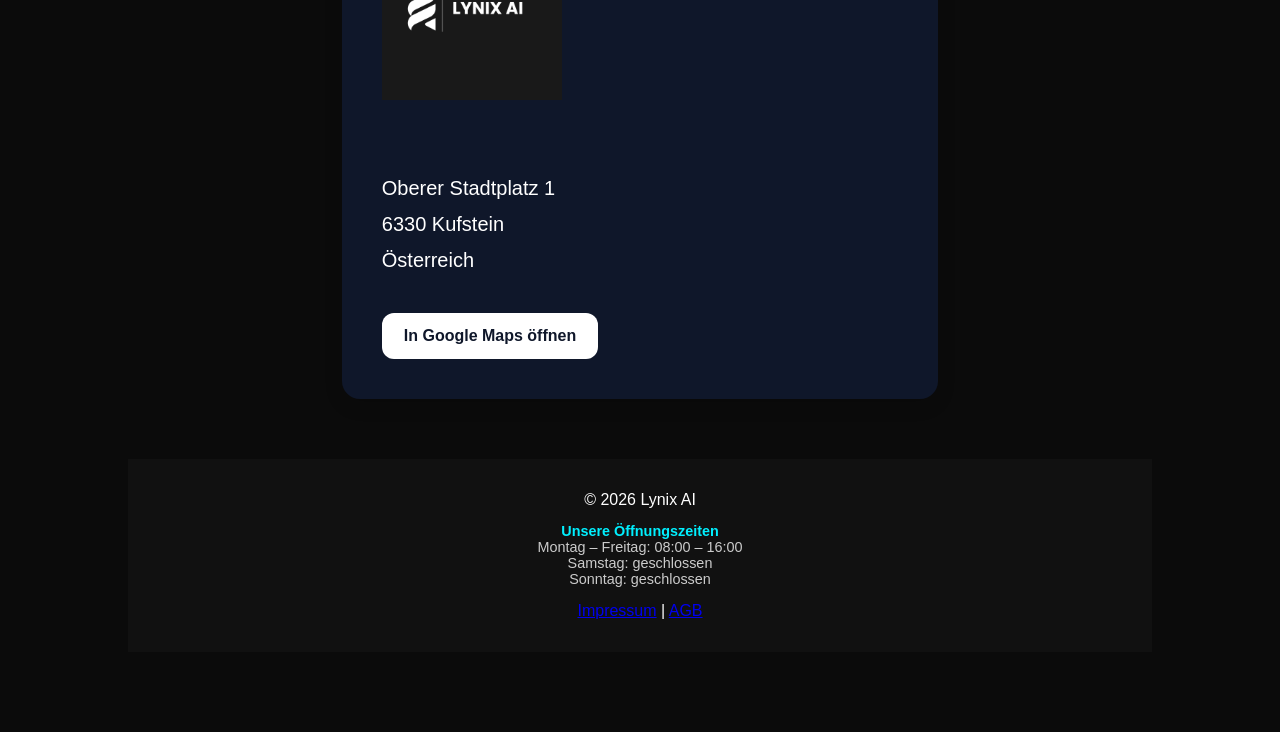
==== commit 42c04f5e: "Update index.html" ====
--- a/index.html
+++ b/index.html
@@ -123,11 +123,11 @@
     <input type="number" id="hours" placeholder="Stunden repetitive Arbeit / Woche">
 
     <input type="number" id="rate" placeholder="Durchschnittlicher Stundenlohn (€)">
+
+    <input type="number" id="saving" placeholder="AI Einsparung in %">
     <p class="roi-note">
 Die meisten Unternehmen sparen durch KI zwischen 20% und 60% manueller Arbeit.
 </p>
-
-    <input type="number" id="saving" placeholder="AI Einsparung in %">
 
     <button onclick="calculateROI()" class="btn">
       ROI berechnen
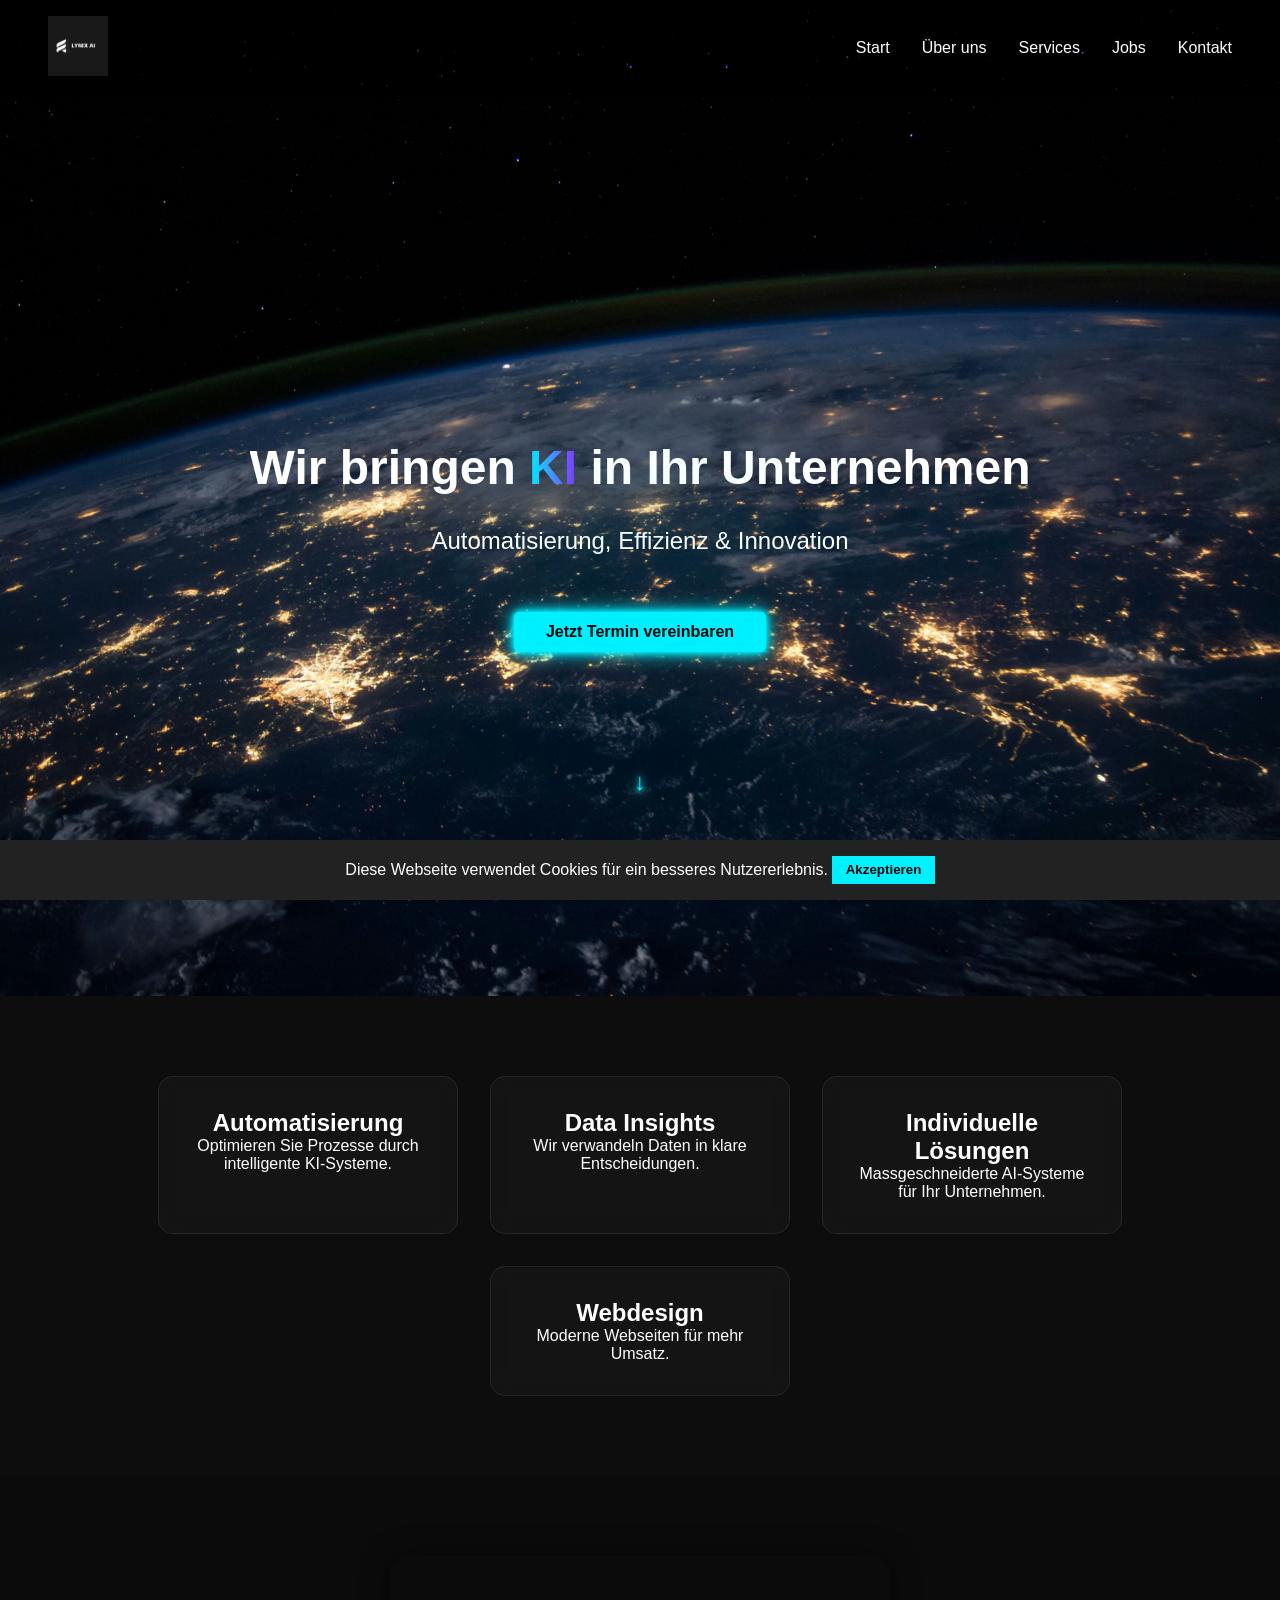
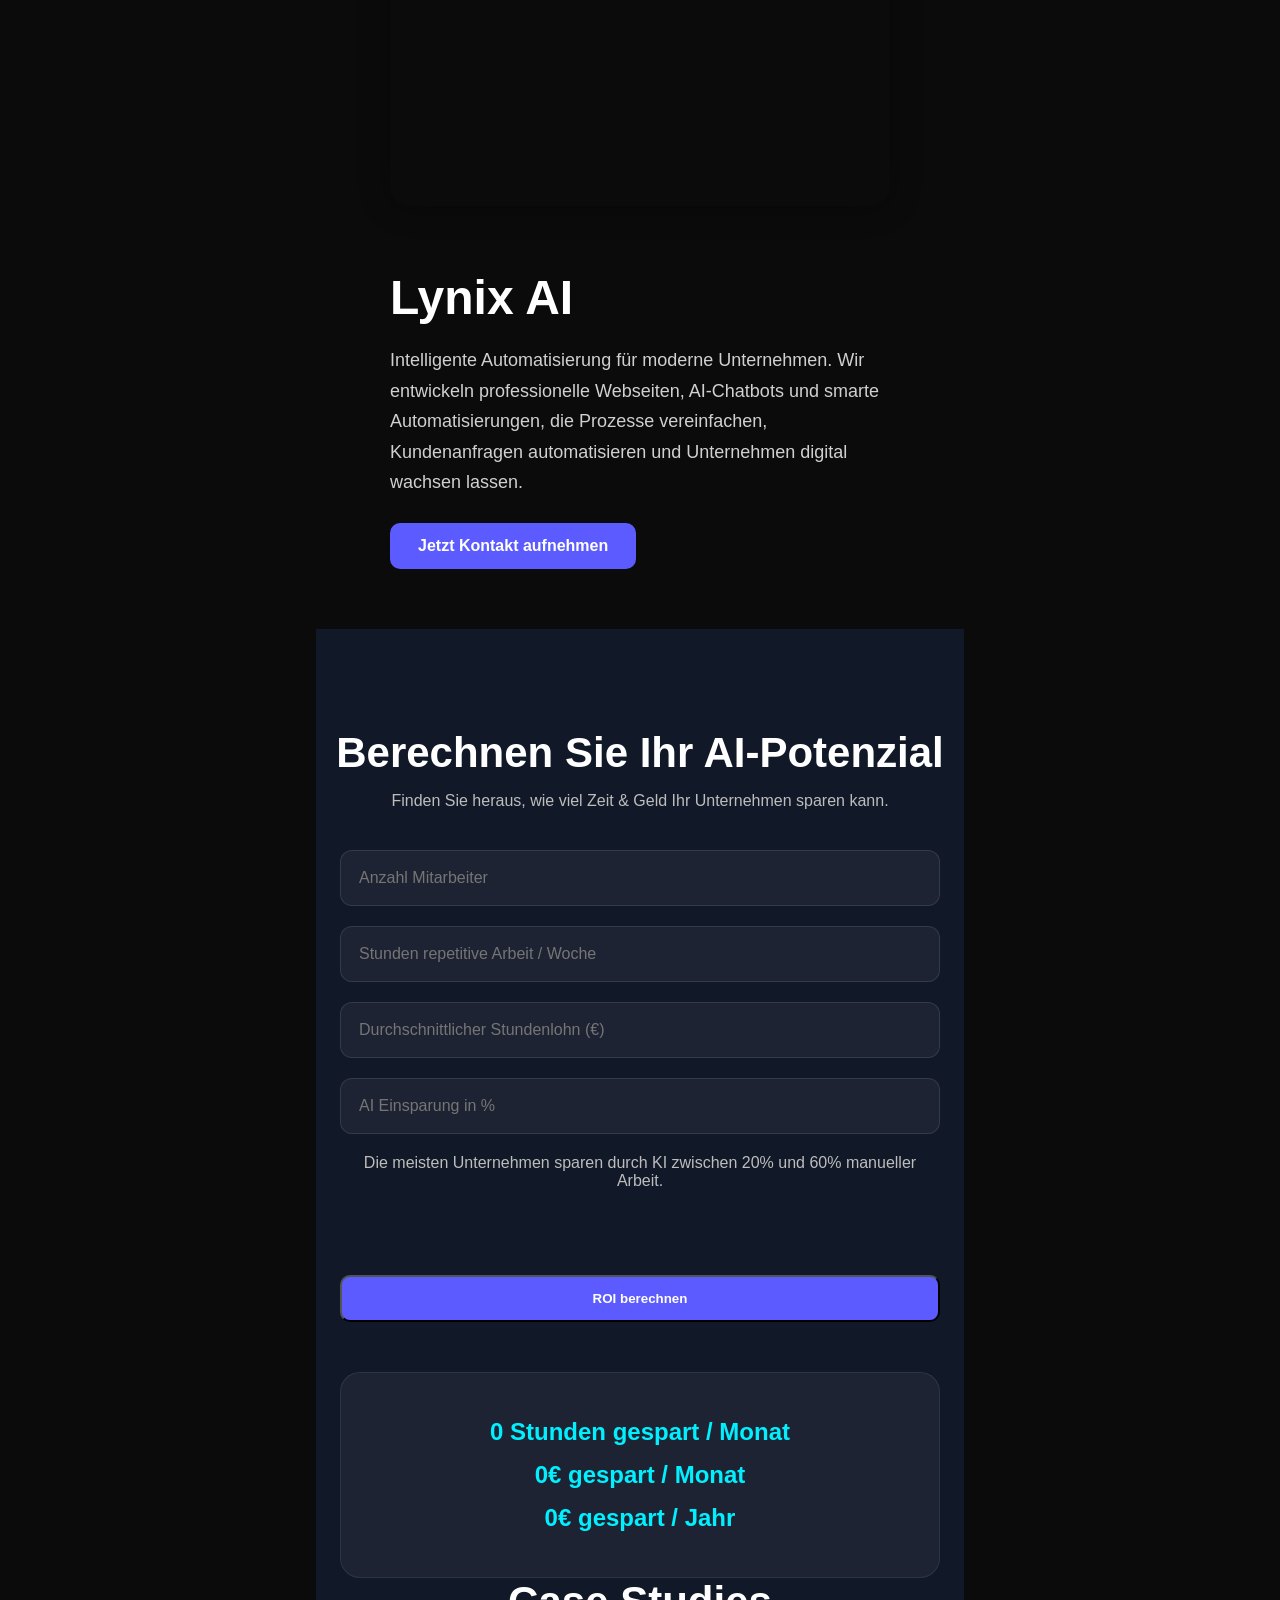
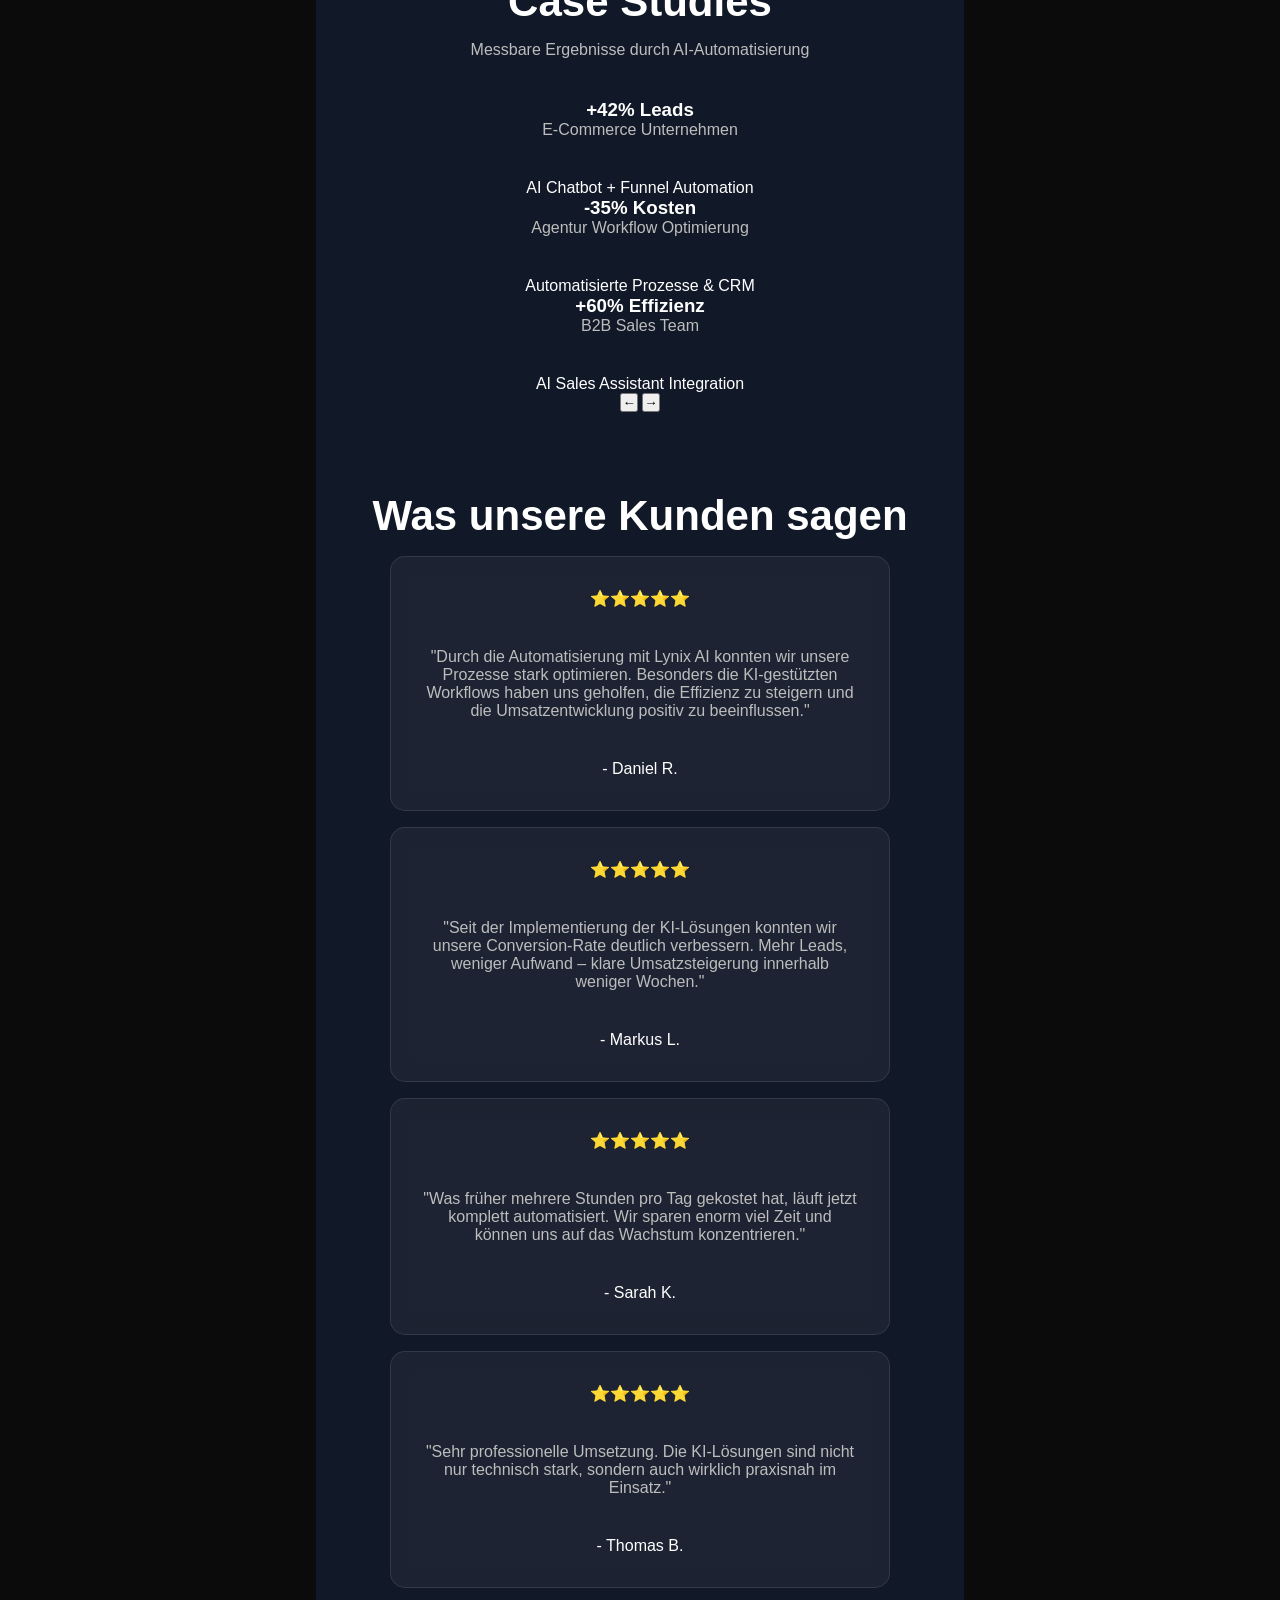
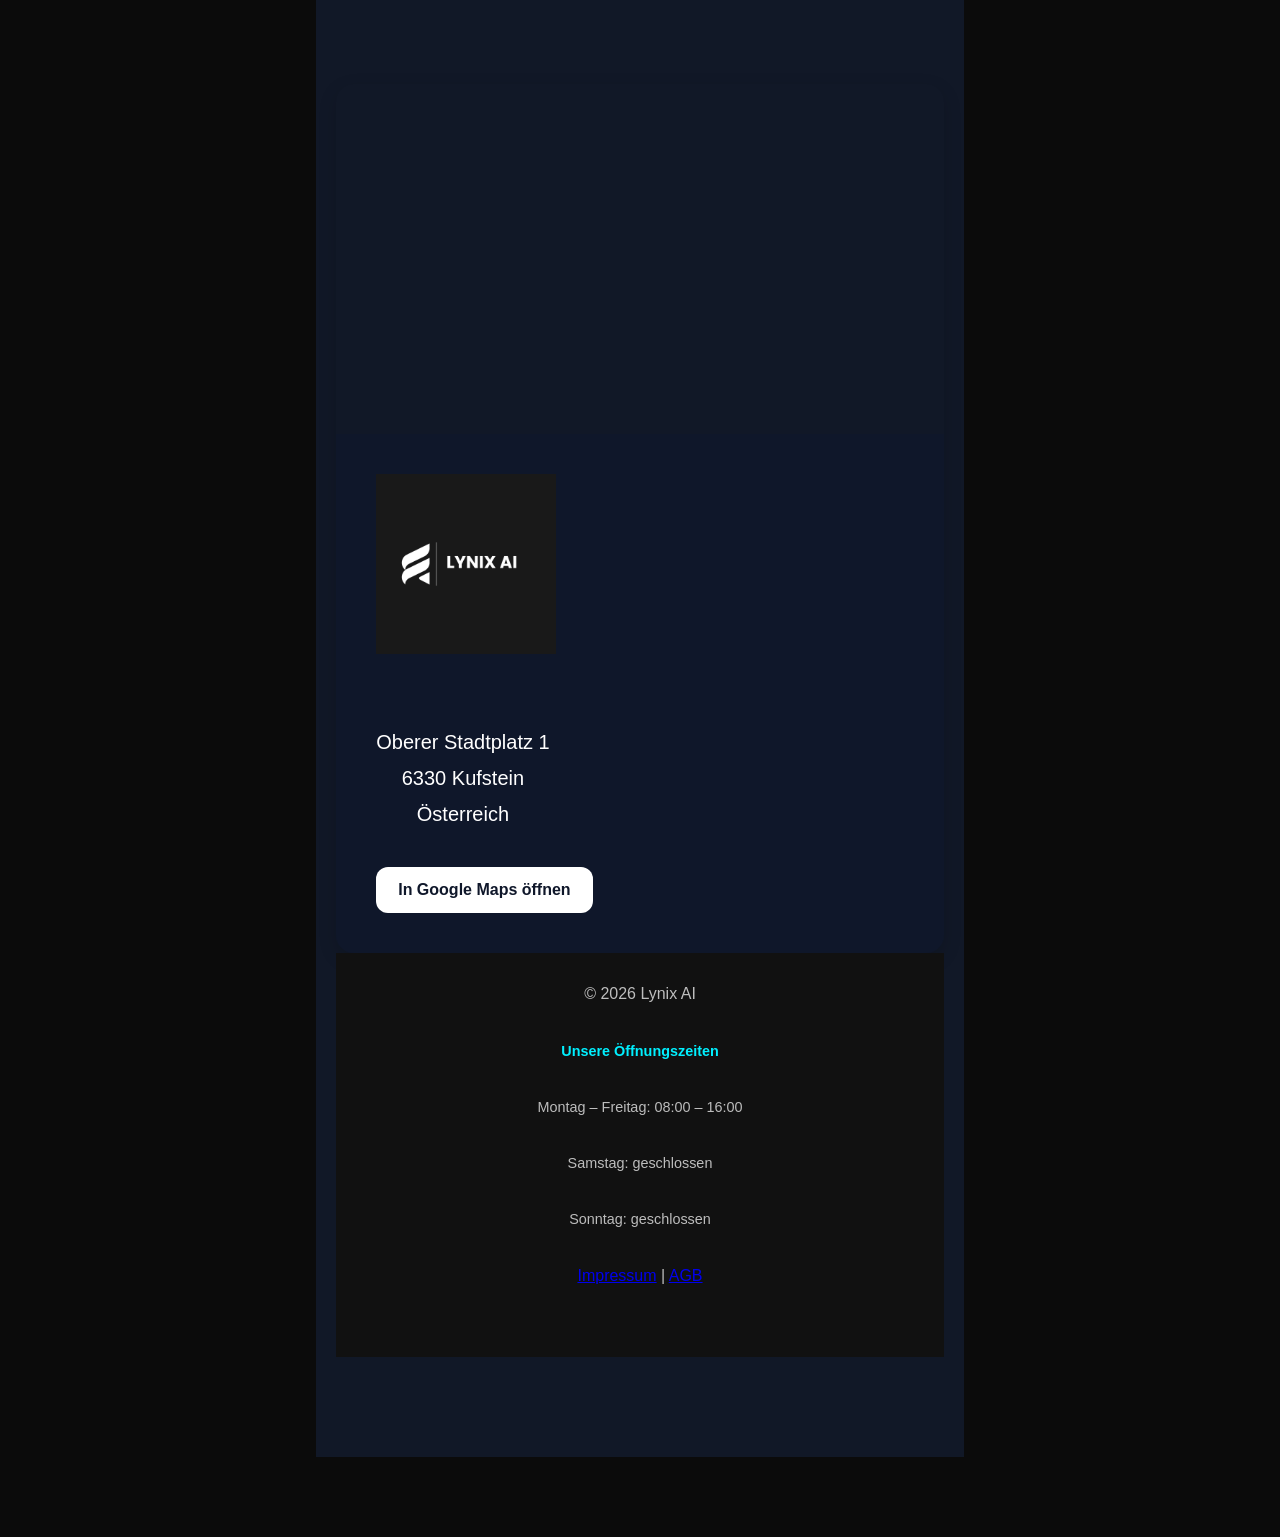
==== commit a33f1dec: "Update index.html" ====
--- a/index.html
+++ b/index.html
@@ -141,6 +141,38 @@
 
   </div>
 
+<section class="case-slider">
+
+  <h2>Case Studies</h2>
+  <p>Messbare Ergebnisse durch AI-Automatisierung</p>
+
+  <div class="slider-container">
+
+    <div class="slide active">
+      <h3>+42% Leads</h3>
+      <p>E-Commerce Unternehmen</p>
+      <span>AI Chatbot + Funnel Automation</span>
+    </div>
+
+    <div class="slide">
+      <h3>-35% Kosten</h3>
+      <p>Agentur Workflow Optimierung</p>
+      <span>Automatisierte Prozesse & CRM</span>
+    </div>
+
+    <div class="slide">
+      <h3>+60% Effizienz</h3>
+      <p>B2B Sales Team</p>
+      <span>AI Sales Assistant Integration</span>
+    </div>
+
+  </div>
+
+  <div class="controls">
+    <button onclick="prevSlide()">←</button>
+    <button onclick="nextSlide()">→</button>
+  </div>
+      
 </section>
 
   <section class="reviews">
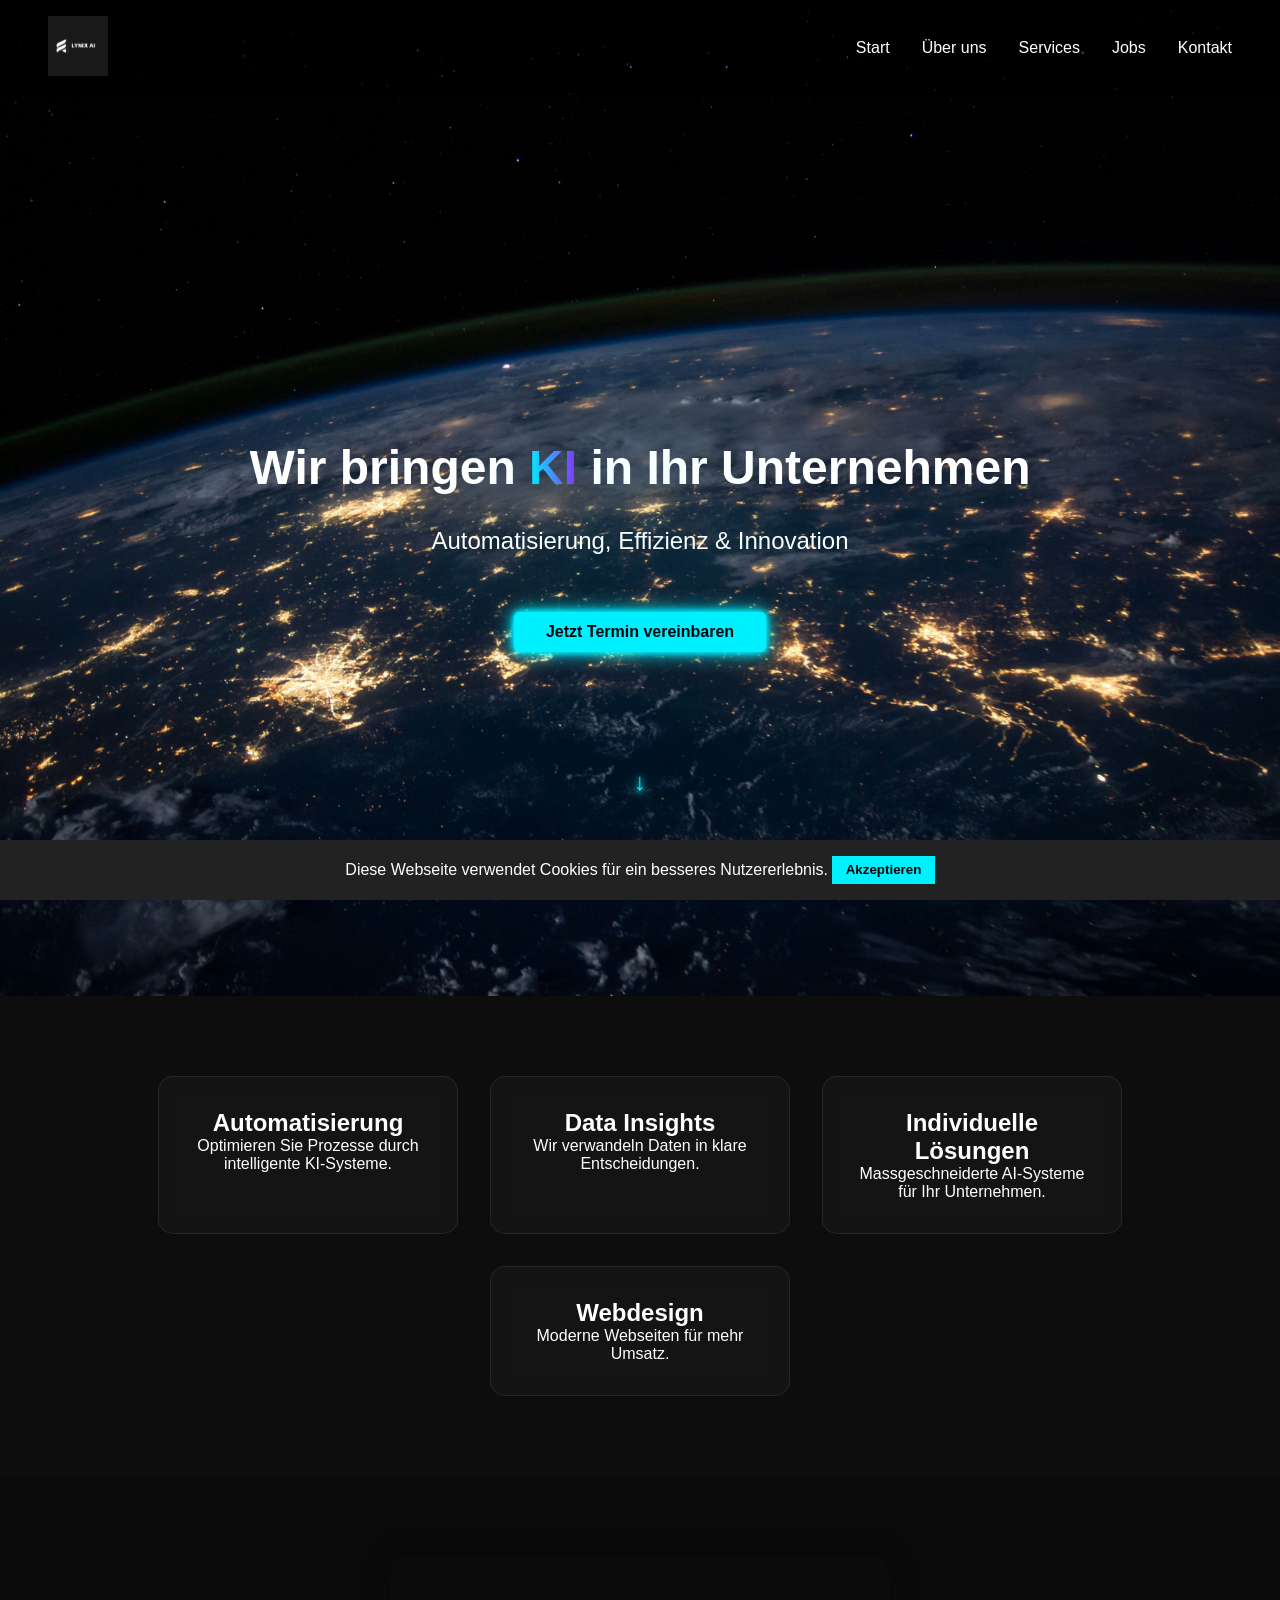
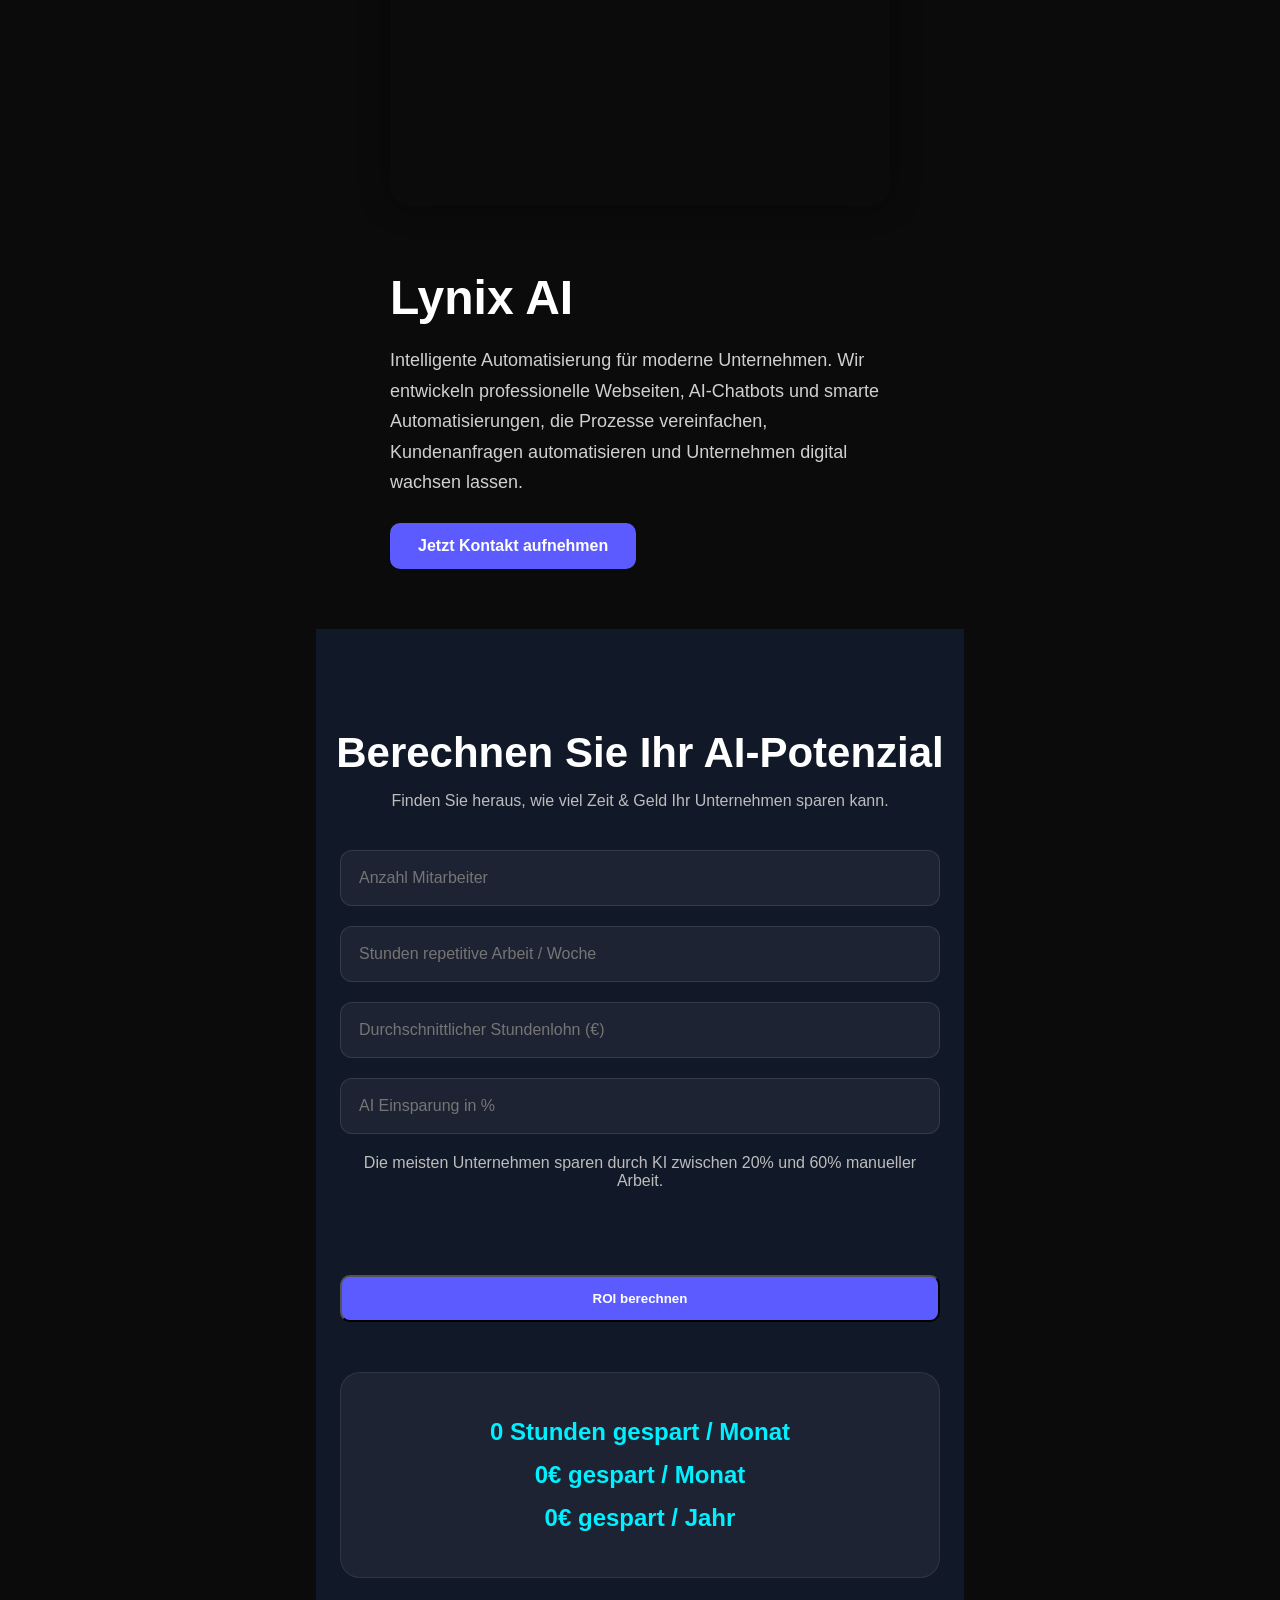
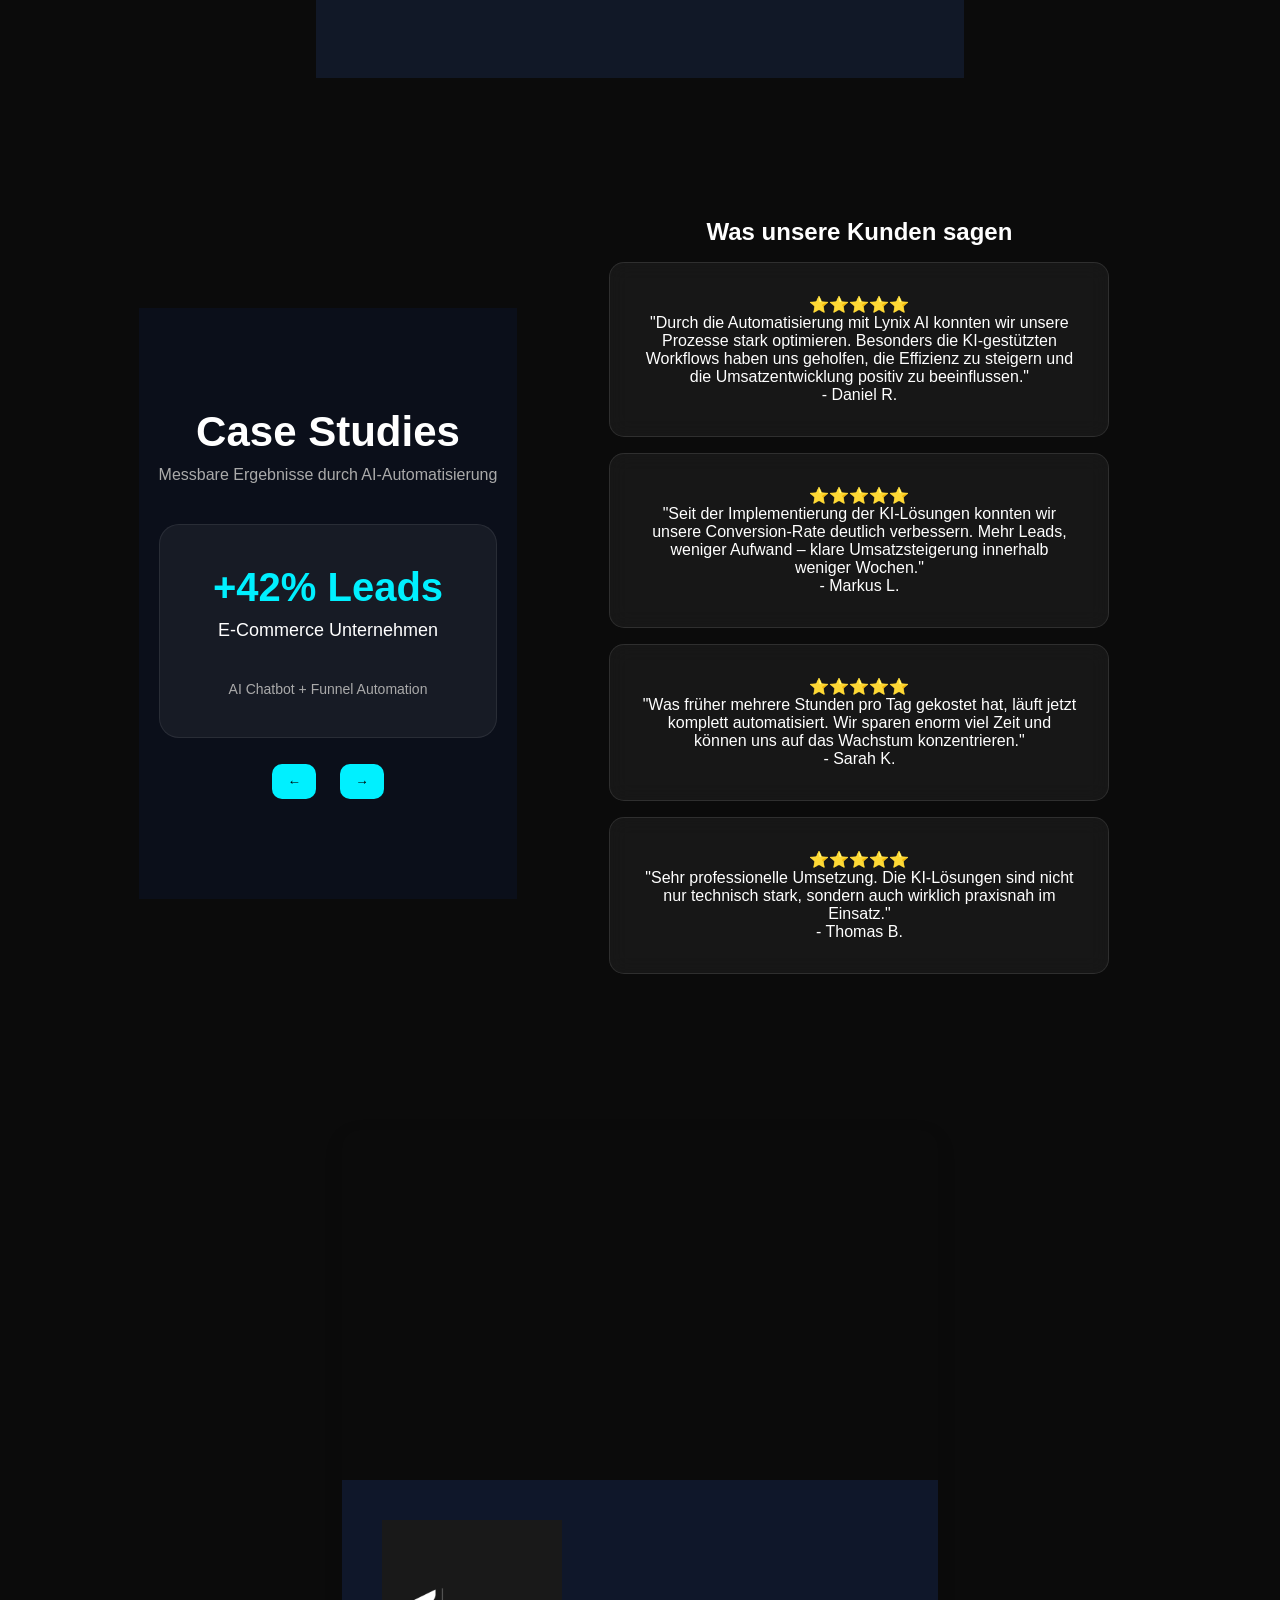
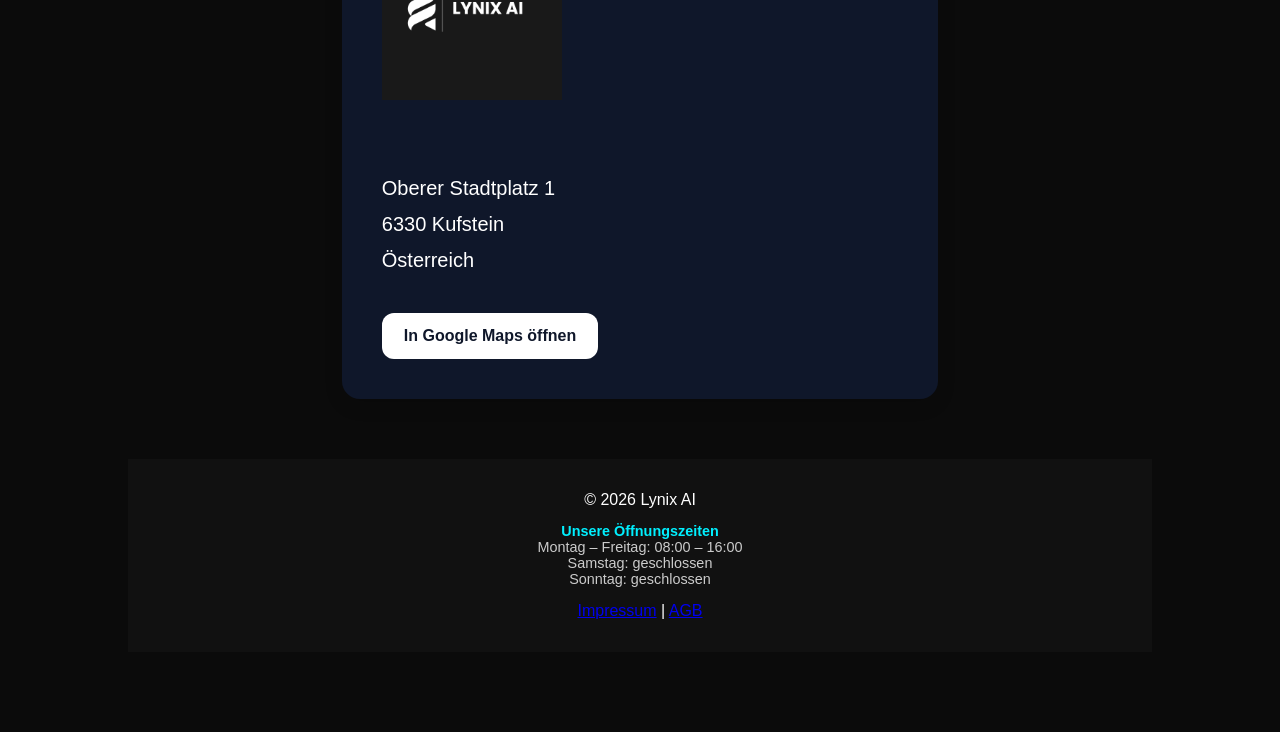
==== commit 55190050: "Update index.html" ====
--- a/index.html
+++ b/index.html
@@ -141,6 +141,8 @@
 
   </div>
 
+</section>
+    
 <section class="case-slider">
 
   <h2>Case Studies</h2>
--- a/style.css
+++ b/style.css
@@ -684,3 +684,76 @@
   color: #00f0ff;
   font-size: 24px;
 }
+.case-slider {
+  padding: 100px 20px;
+  text-align: center;
+  background: #0b0f1a;
+}
+
+.case-slider h2 {
+  font-size: 42px;
+  margin-bottom: 10px;
+}
+
+.case-slider p {
+  color: #aaa;
+  margin-bottom: 40px;
+}
+
+.slider-container {
+  position: relative;
+  max-width: 700px;
+  margin: auto;
+  height: 220px;
+}
+
+.slide {
+  position: absolute;
+  top: 0;
+  left: 0;
+  width: 100%;
+  padding: 40px;
+  border-radius: 20px;
+  background: rgba(255,255,255,0.05);
+  border: 1px solid rgba(255,255,255,0.08);
+  opacity: 0;
+  transform: translateX(50px) scale(0.95);
+  transition: all 0.6s ease;
+}
+
+.slide.active {
+  opacity: 1;
+  transform: translateX(0) scale(1);
+}
+
+.slide h3 {
+  font-size: 40px;
+  color: #00f0ff;
+  margin-bottom: 10px;
+}
+
+.slide p {
+  font-size: 18px;
+  color: white;
+}
+
+.slide span {
+  display: block;
+  margin-top: 10px;
+  color: #aaa;
+  font-size: 14px;
+}
+
+.controls {
+  margin-top: 20px;
+}
+
+.controls button {
+  background: #00f0ff;
+  border: none;
+  padding: 10px 15px;
+  margin: 0 10px;
+  border-radius: 10px;
+  cursor: pointer;
+  font-weight: bold;
+}
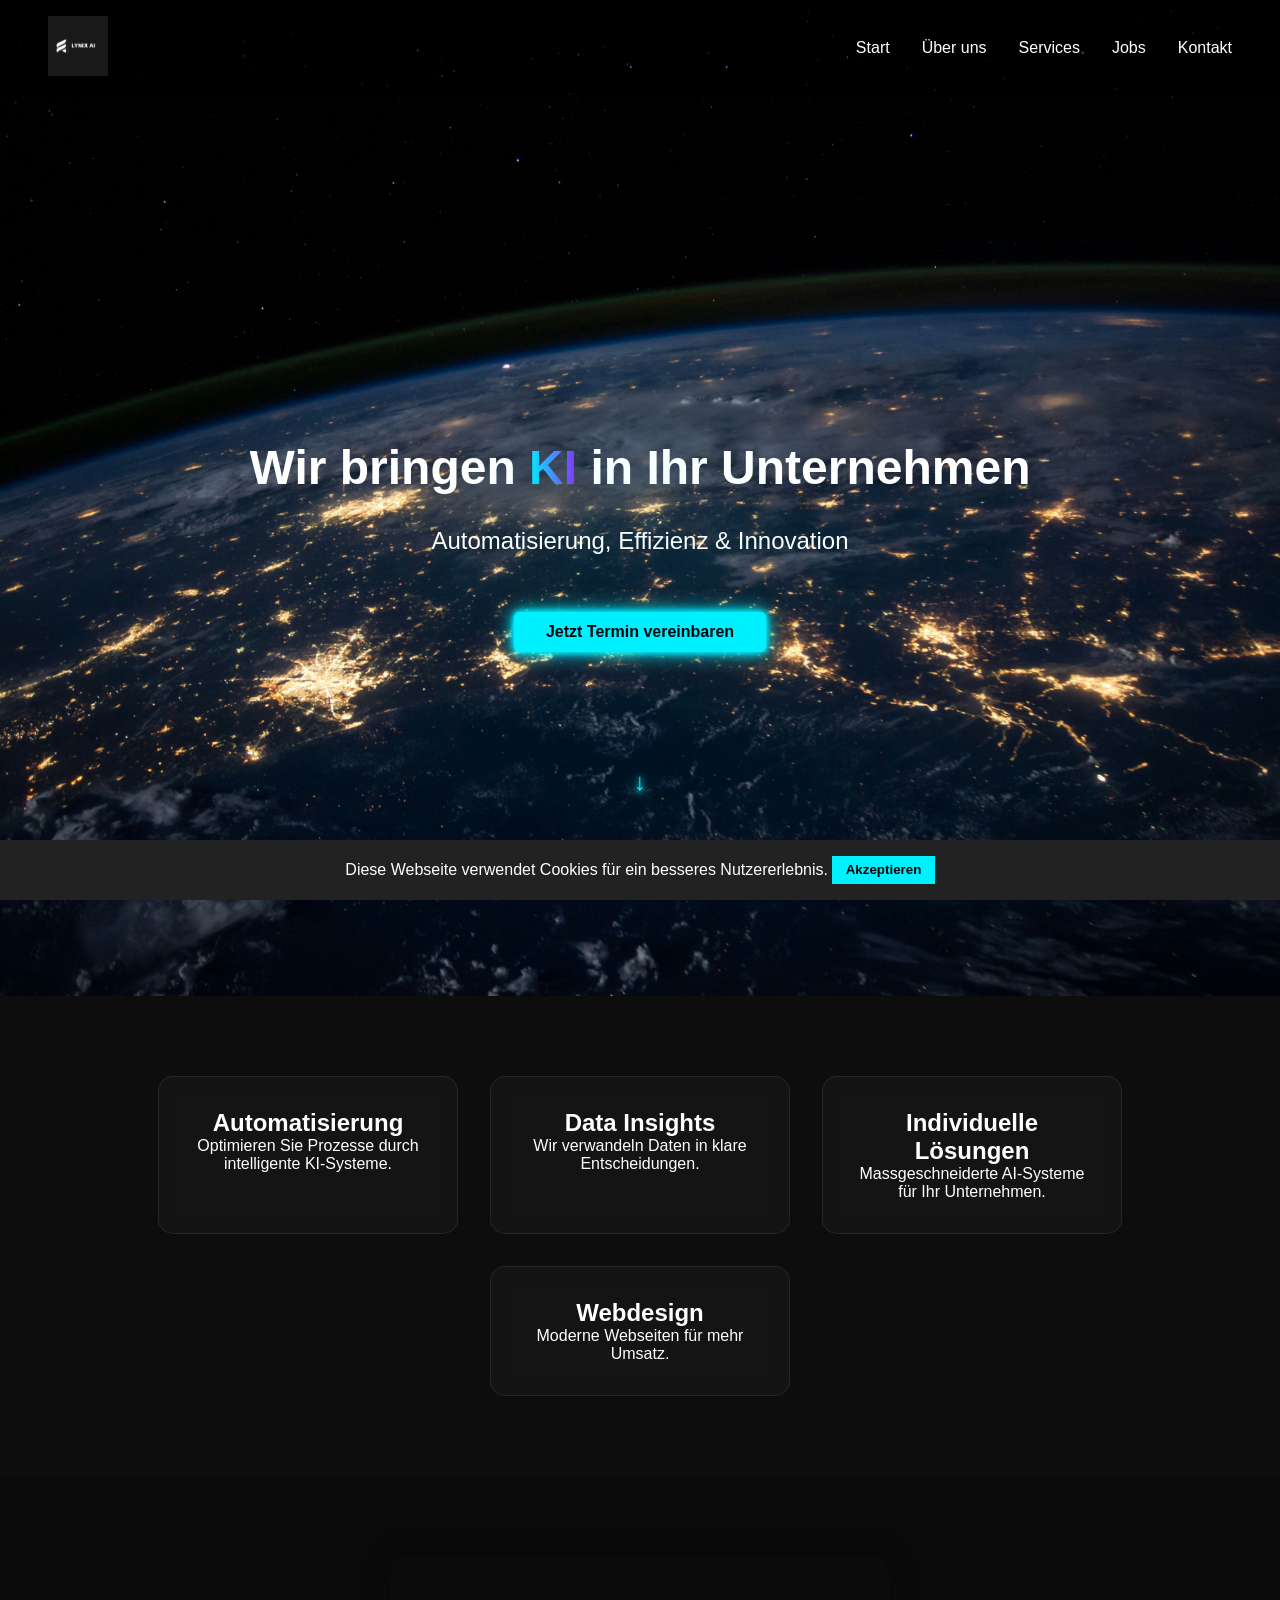
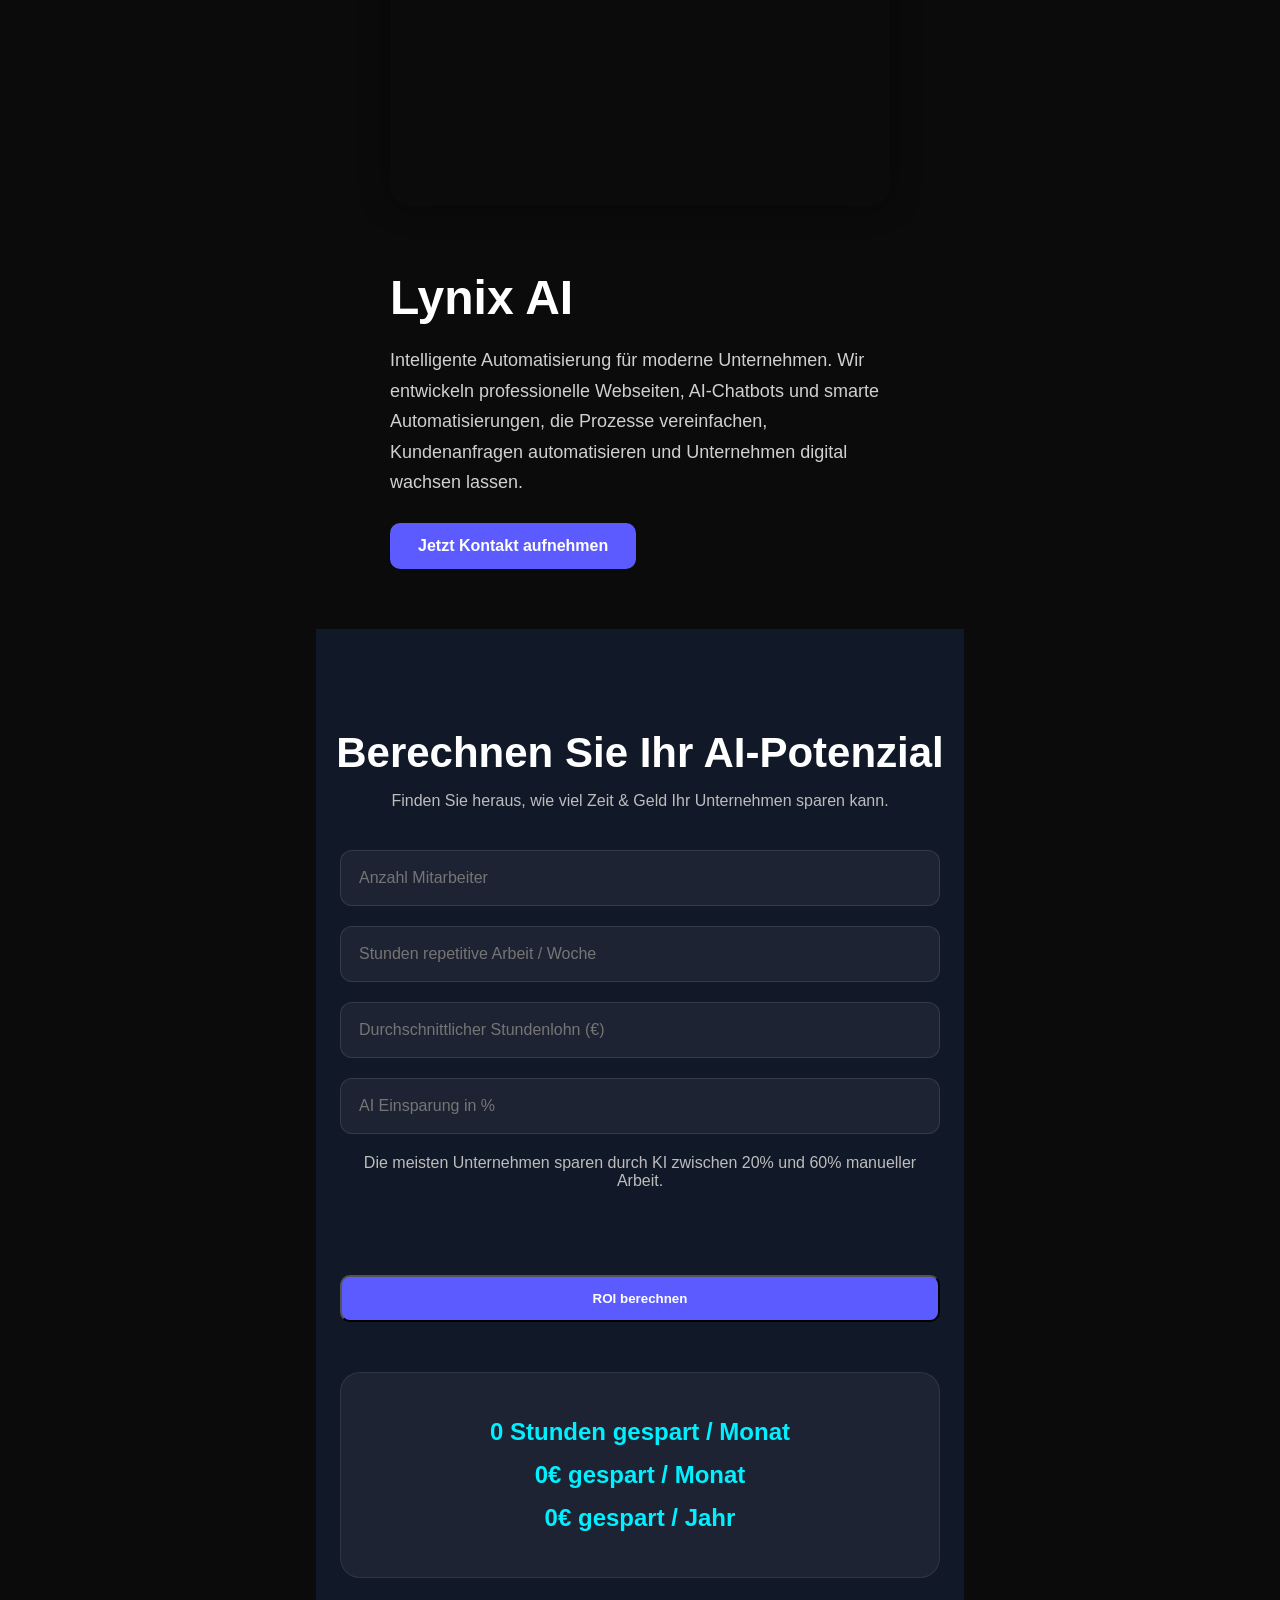
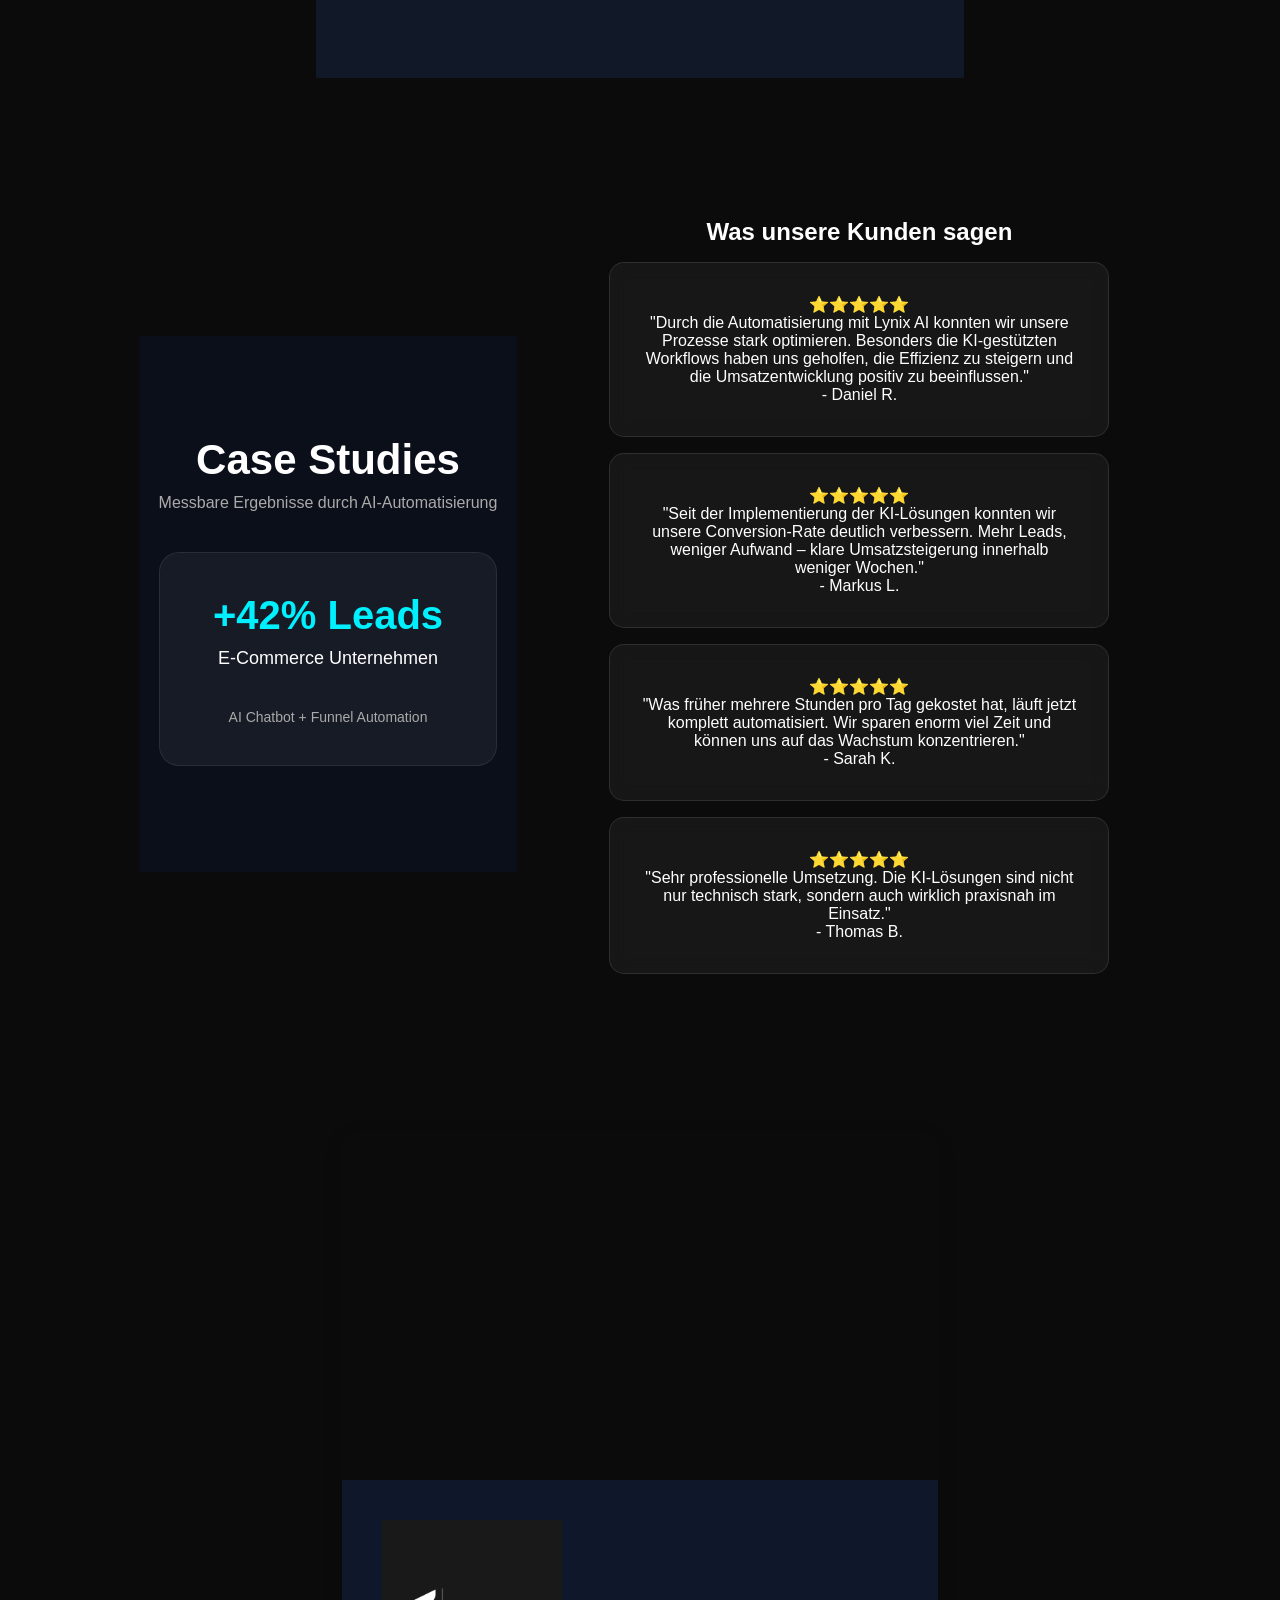
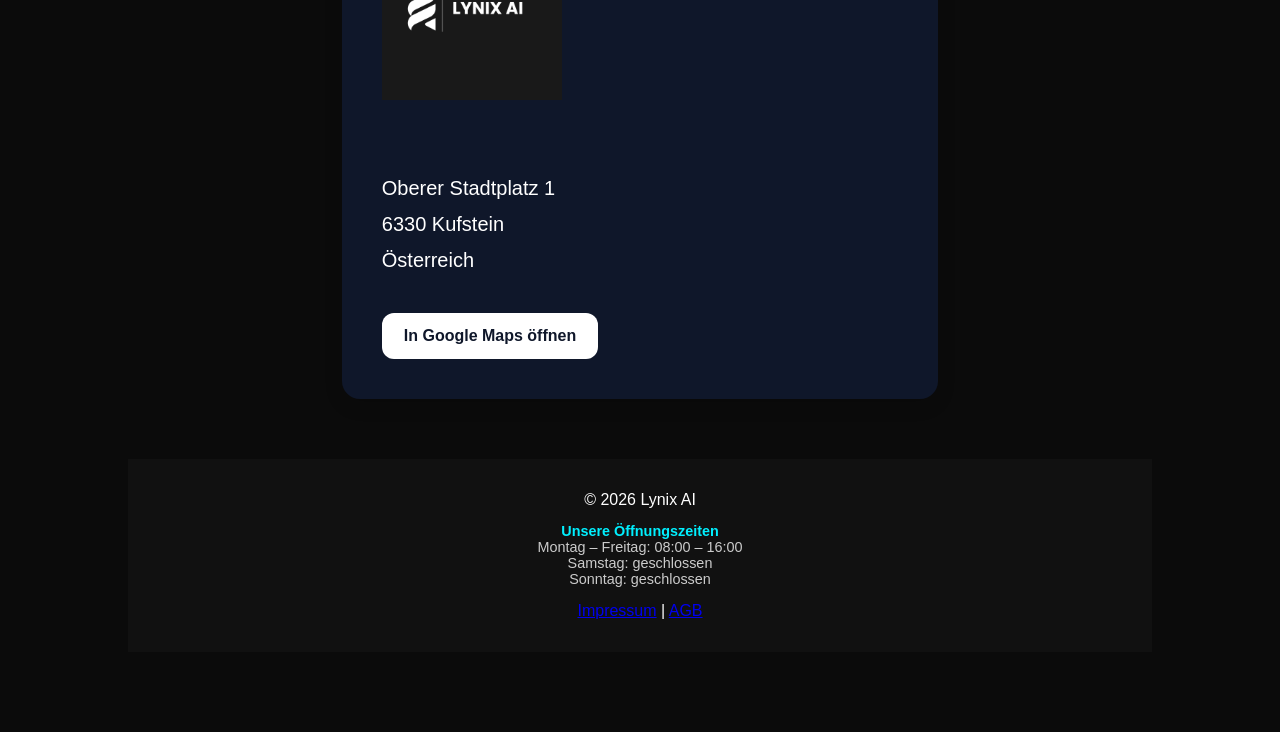
==== commit 16feaab6: "Update index.html" ====
--- a/index.html
+++ b/index.html
@@ -168,11 +168,6 @@
       <span>AI Sales Assistant Integration</span>
     </div>
 
-  </div>
-
-  <div class="controls">
-    <button onclick="prevSlide()">←</button>
-    <button onclick="nextSlide()">→</button>
   </div>
       
 </section>
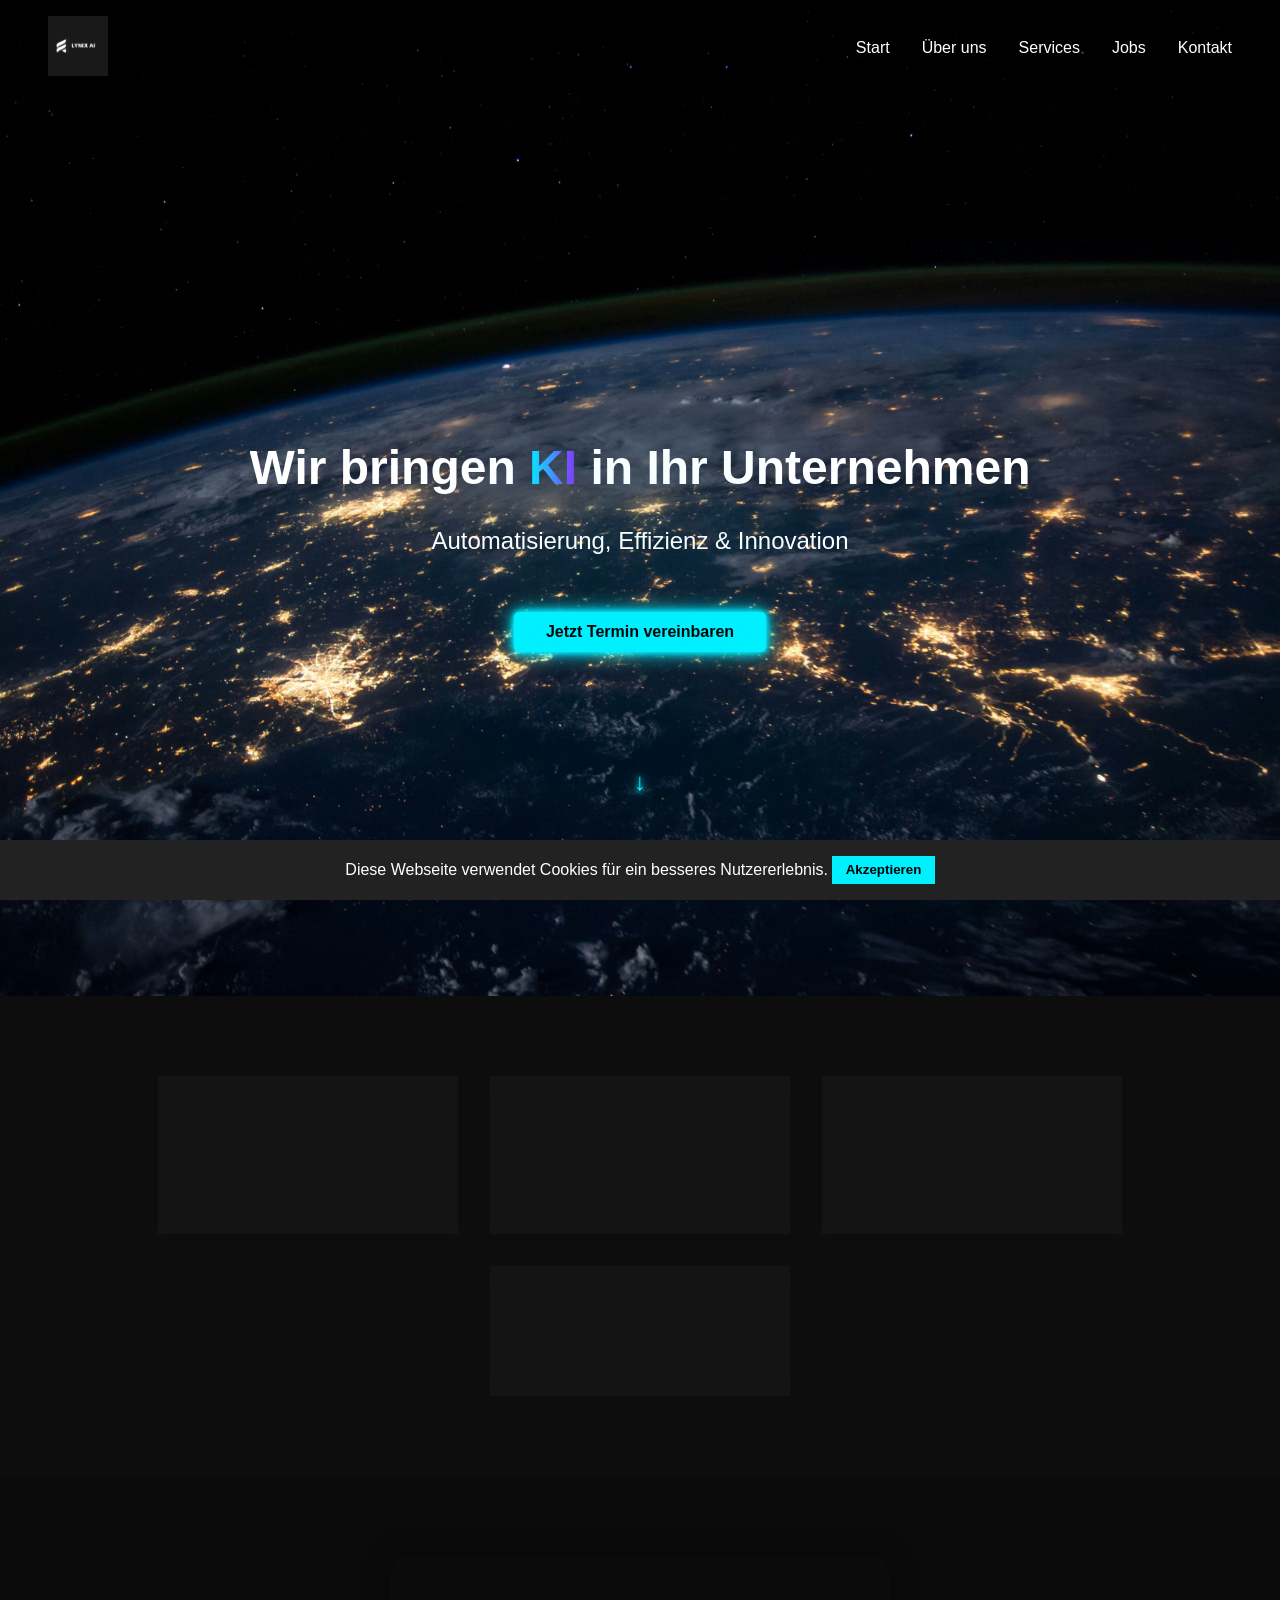
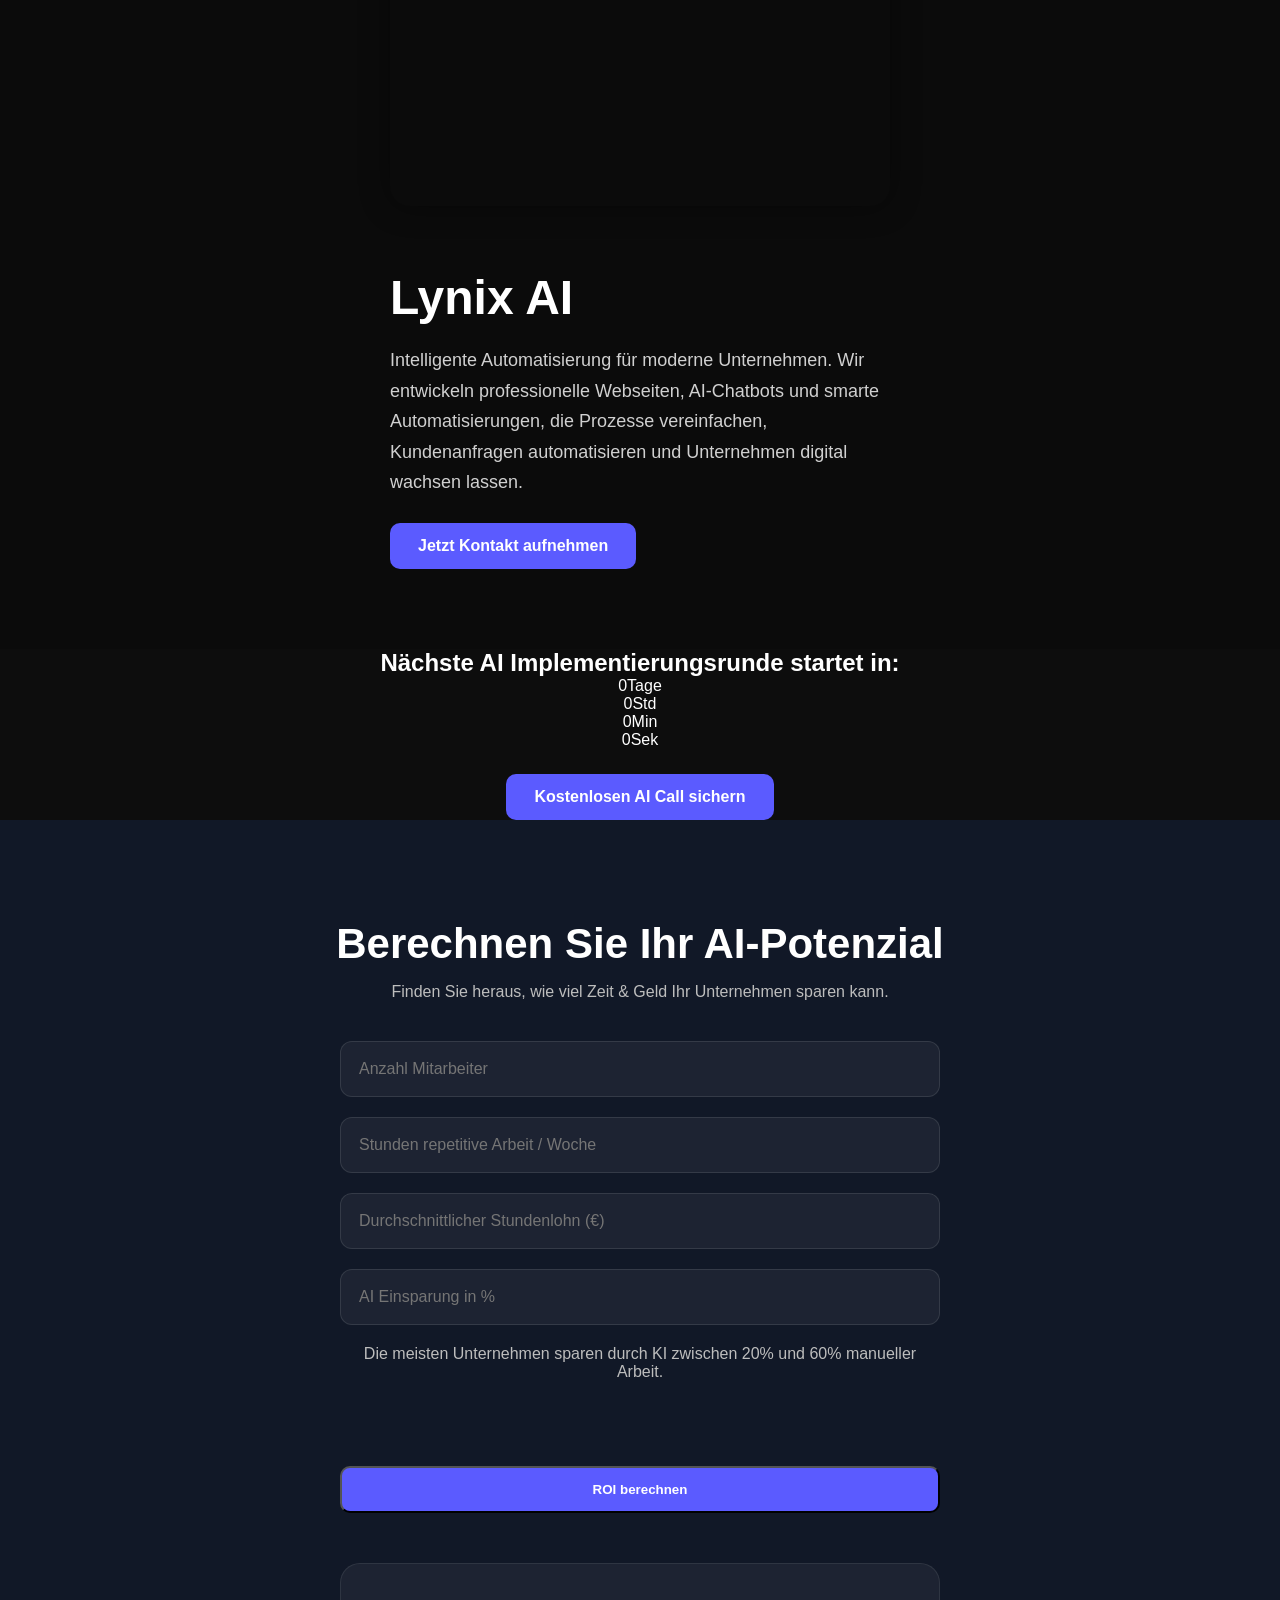
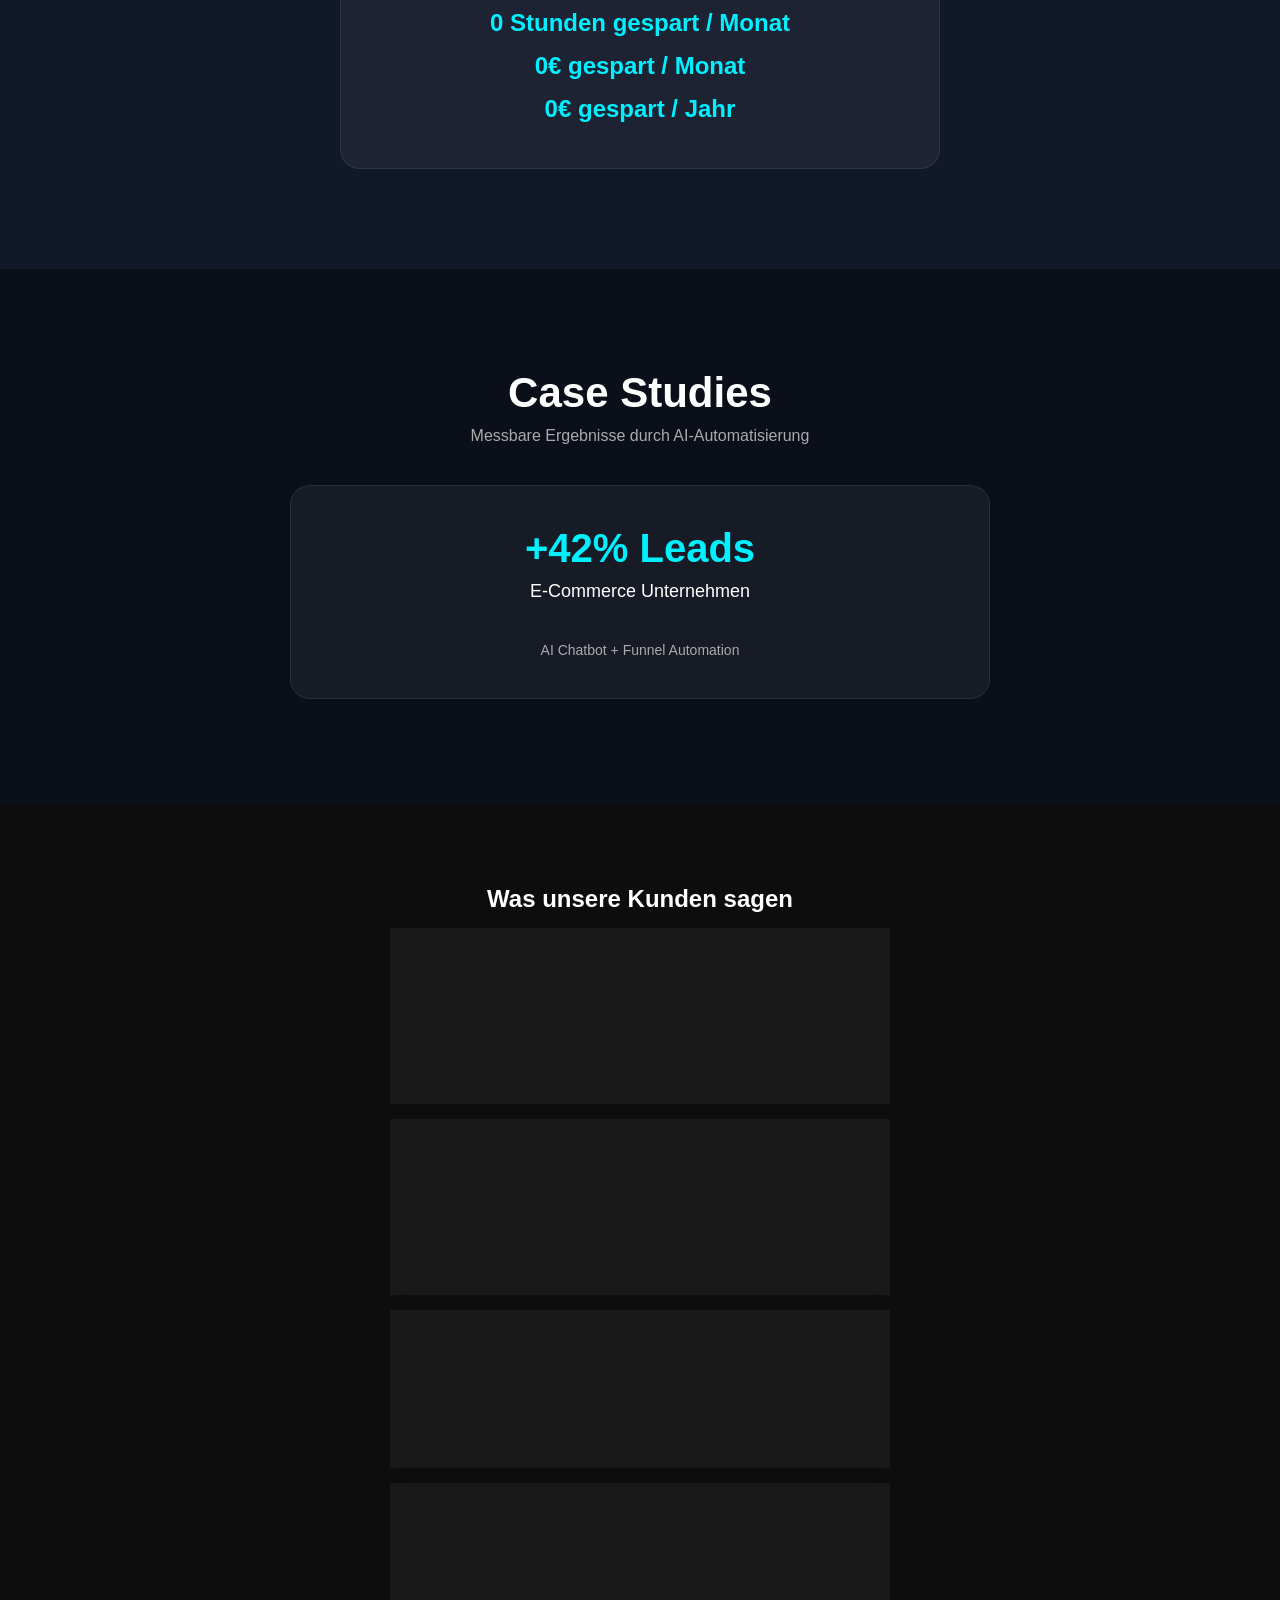
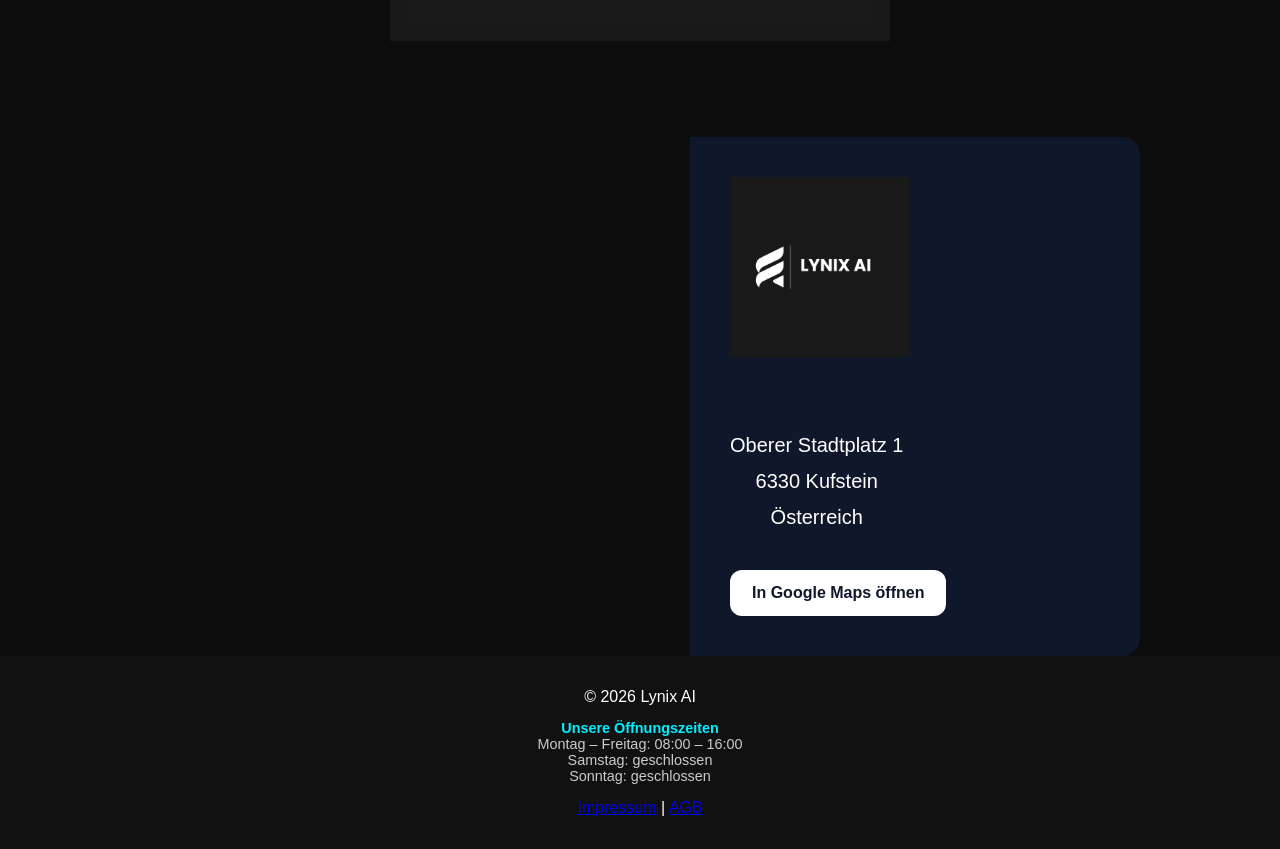
==== commit 19e21f26: "Update index.html" ====
--- a/index.html
+++ b/index.html
@@ -110,7 +110,24 @@
 
     <a href="contact.html" class="btn">Jetzt Kontakt aufnehmen</a>
   </div>
-
+</section>
+  
+  <section class="countdown-section">
+
+  <h2>Nächste AI Implementierungsrunde startet in:</h2>
+
+  <div class="countdown">
+    <div><span id="days">0</span>Tage</div>
+    <div><span id="hours">0</span>Std</div>
+    <div><span id="minutes">0</span>Min</div>
+    <div><span id="seconds">0</span>Sek</div>
+  </div>
+
+  <a href="contact.html" class="btn">
+    Kostenlosen AI Call sichern
+  </a>
+
+</section>
     <section class="roi-section">
 
   <h2>Berechnen Sie Ihr AI-Potenzial</h2>
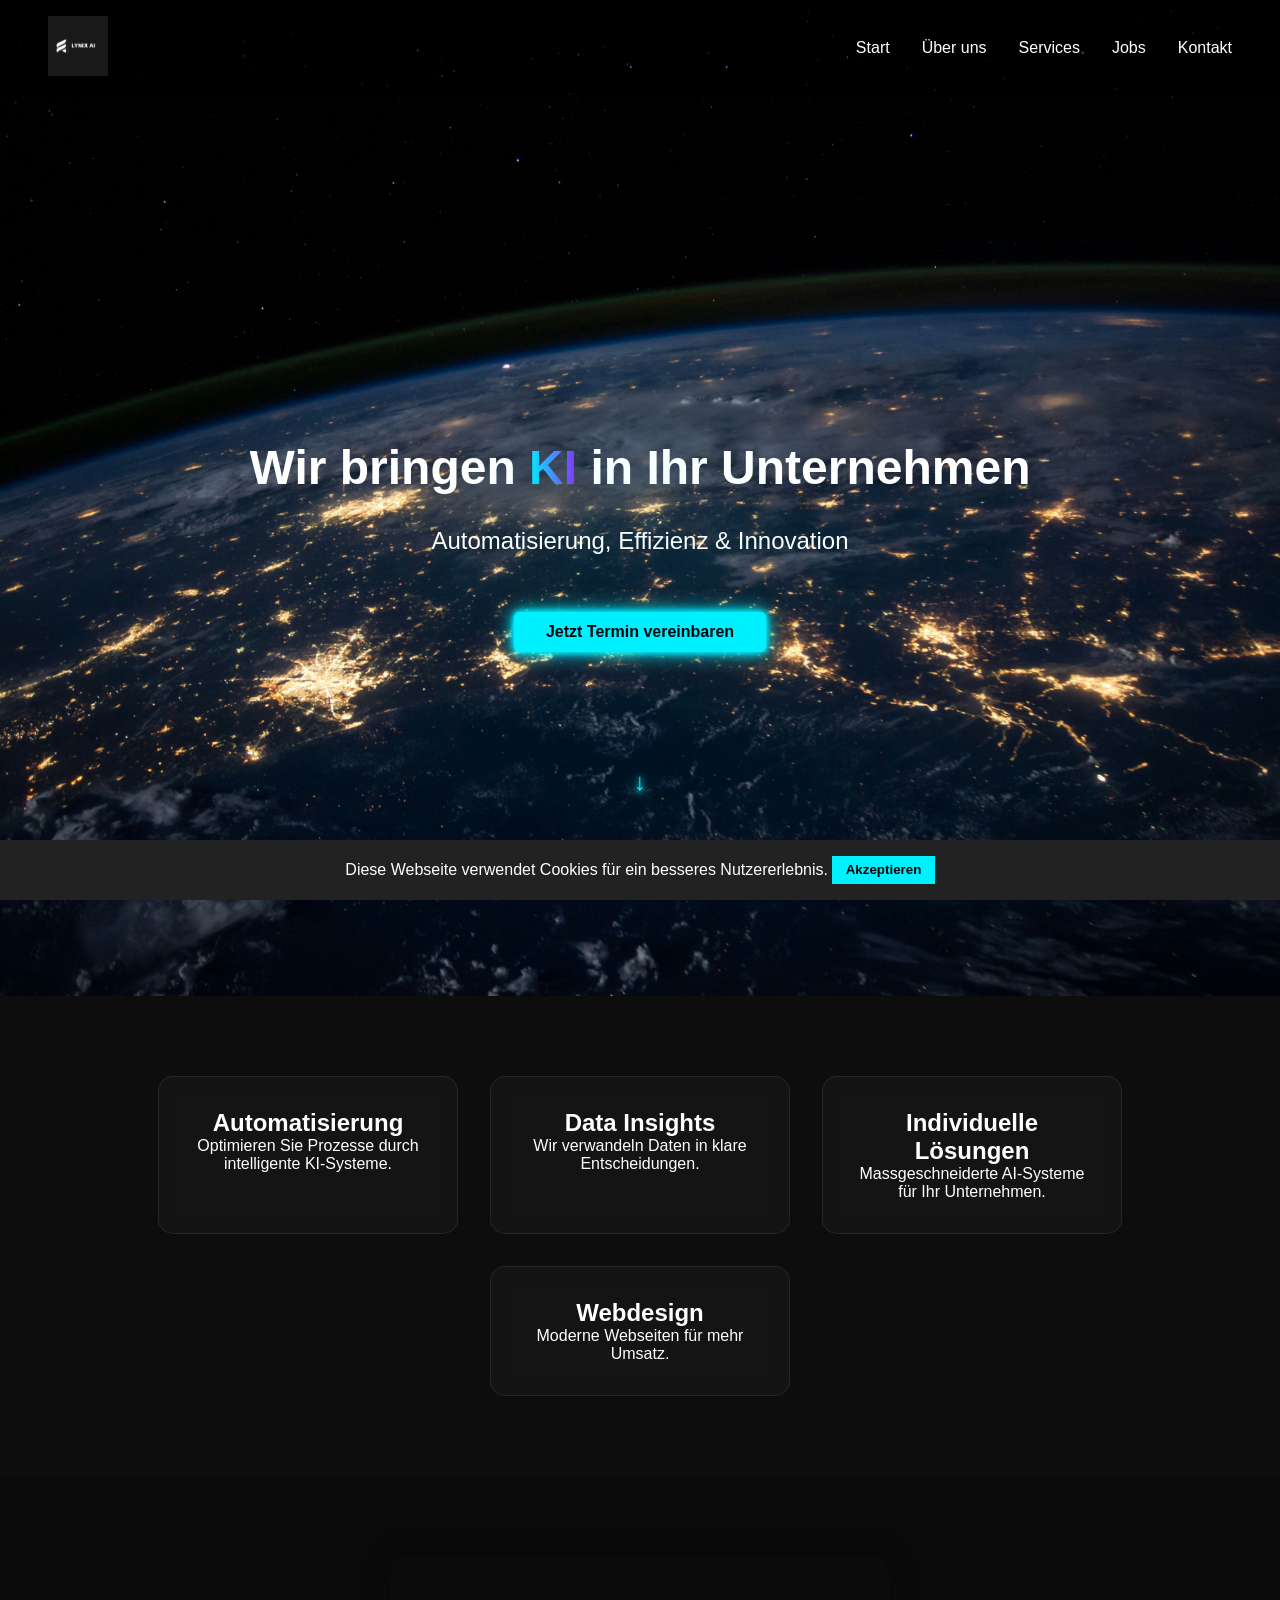
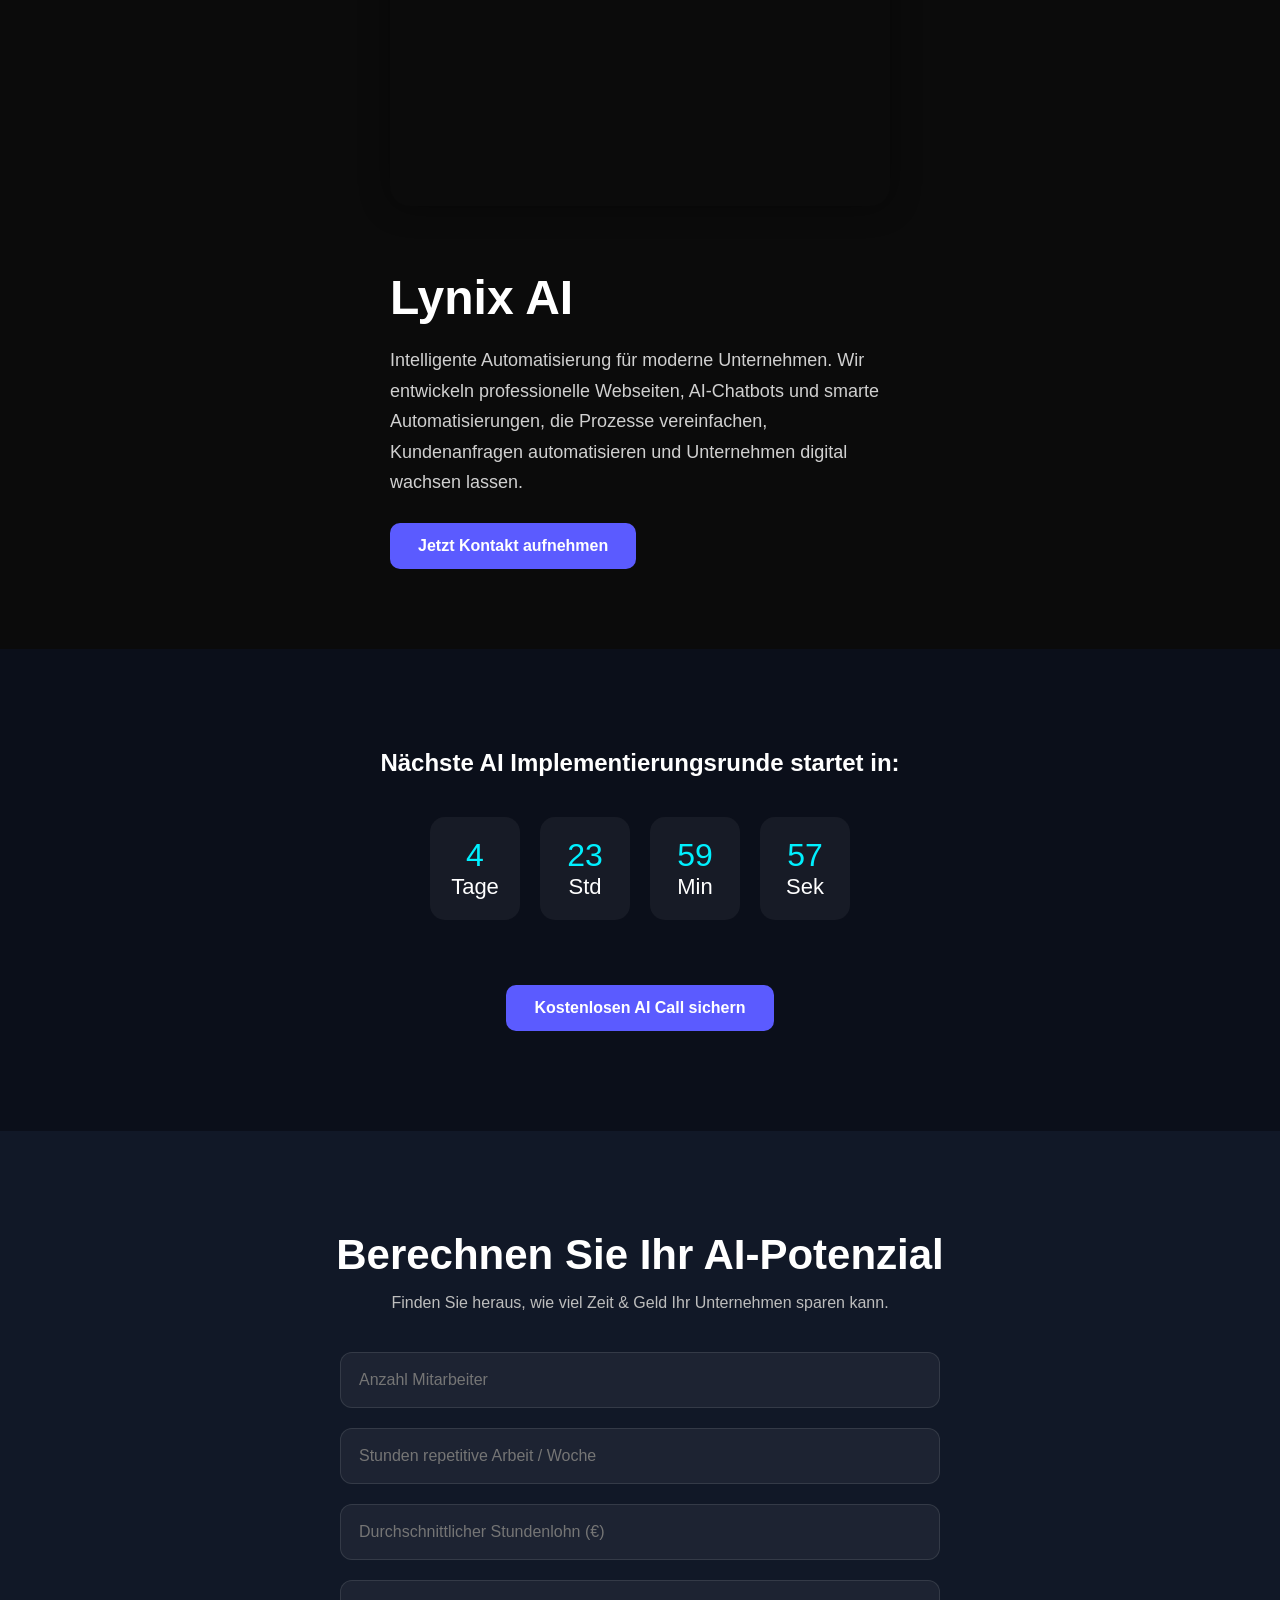
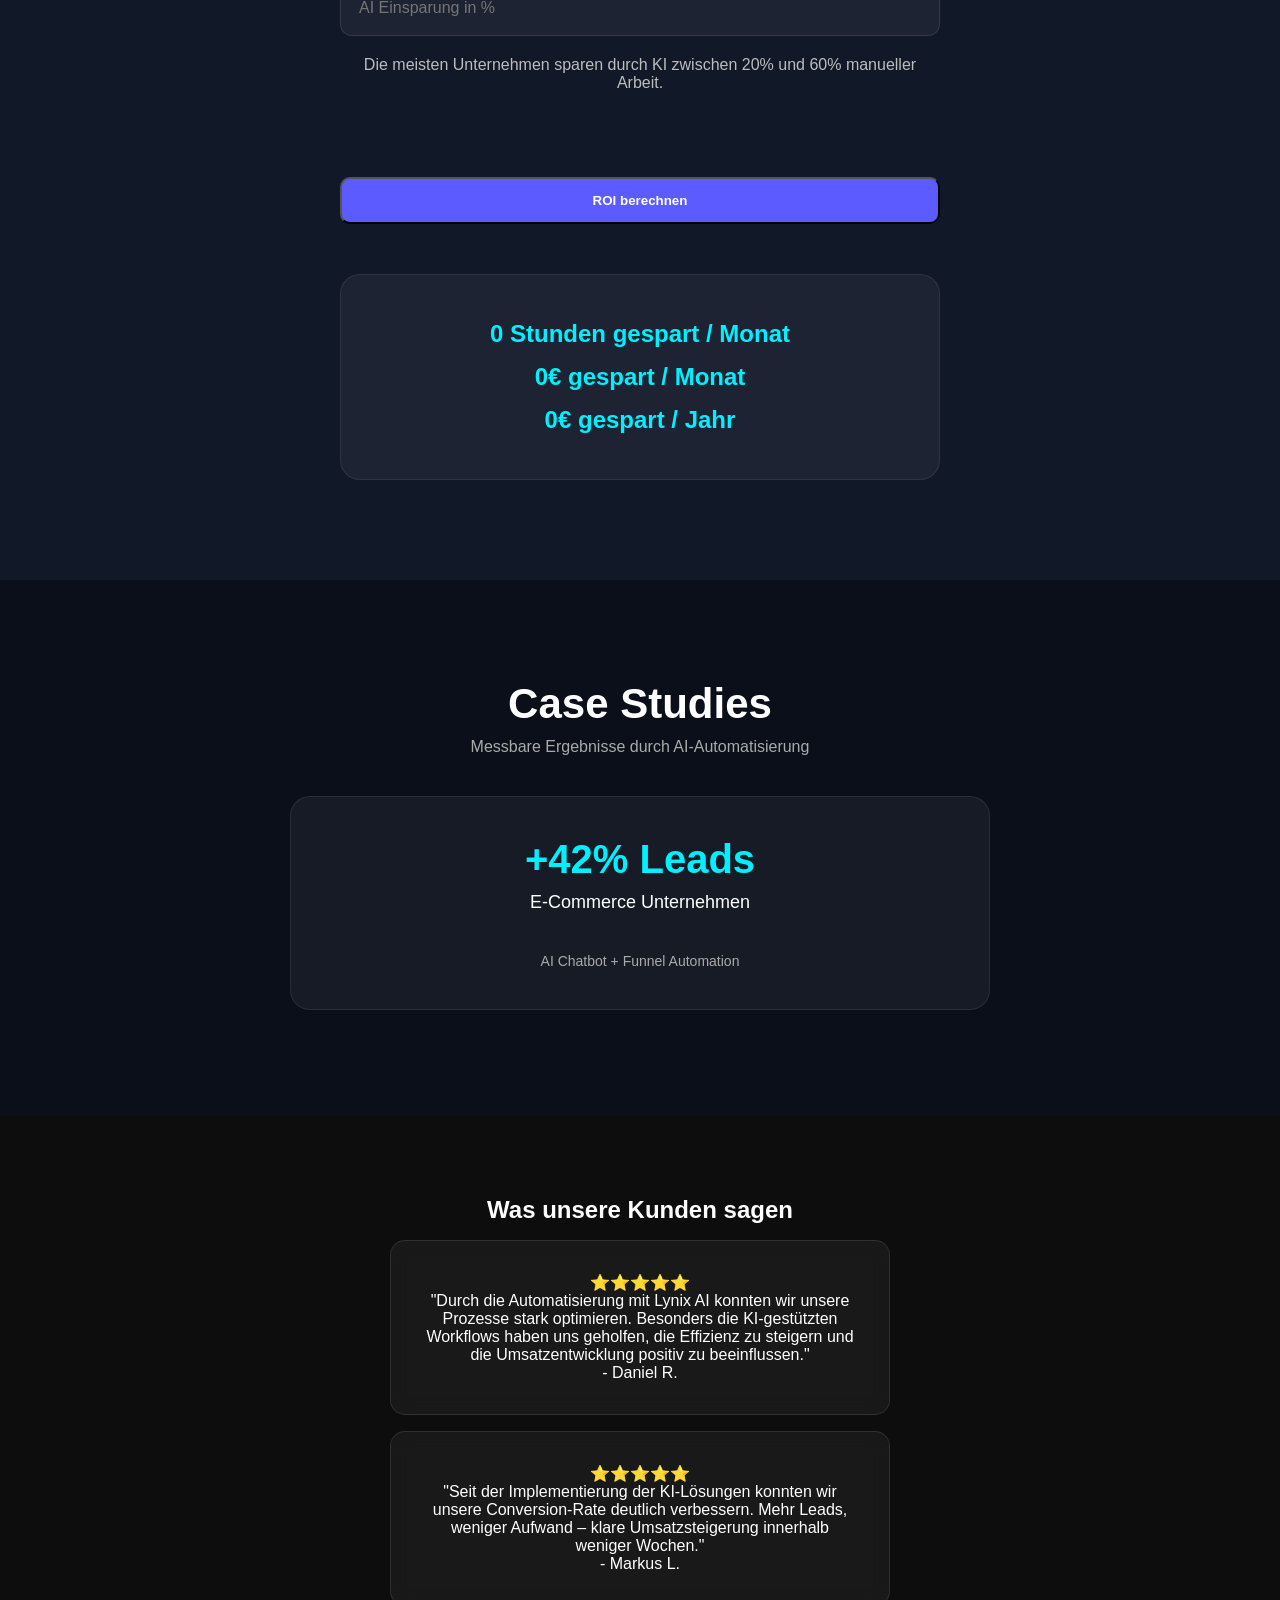
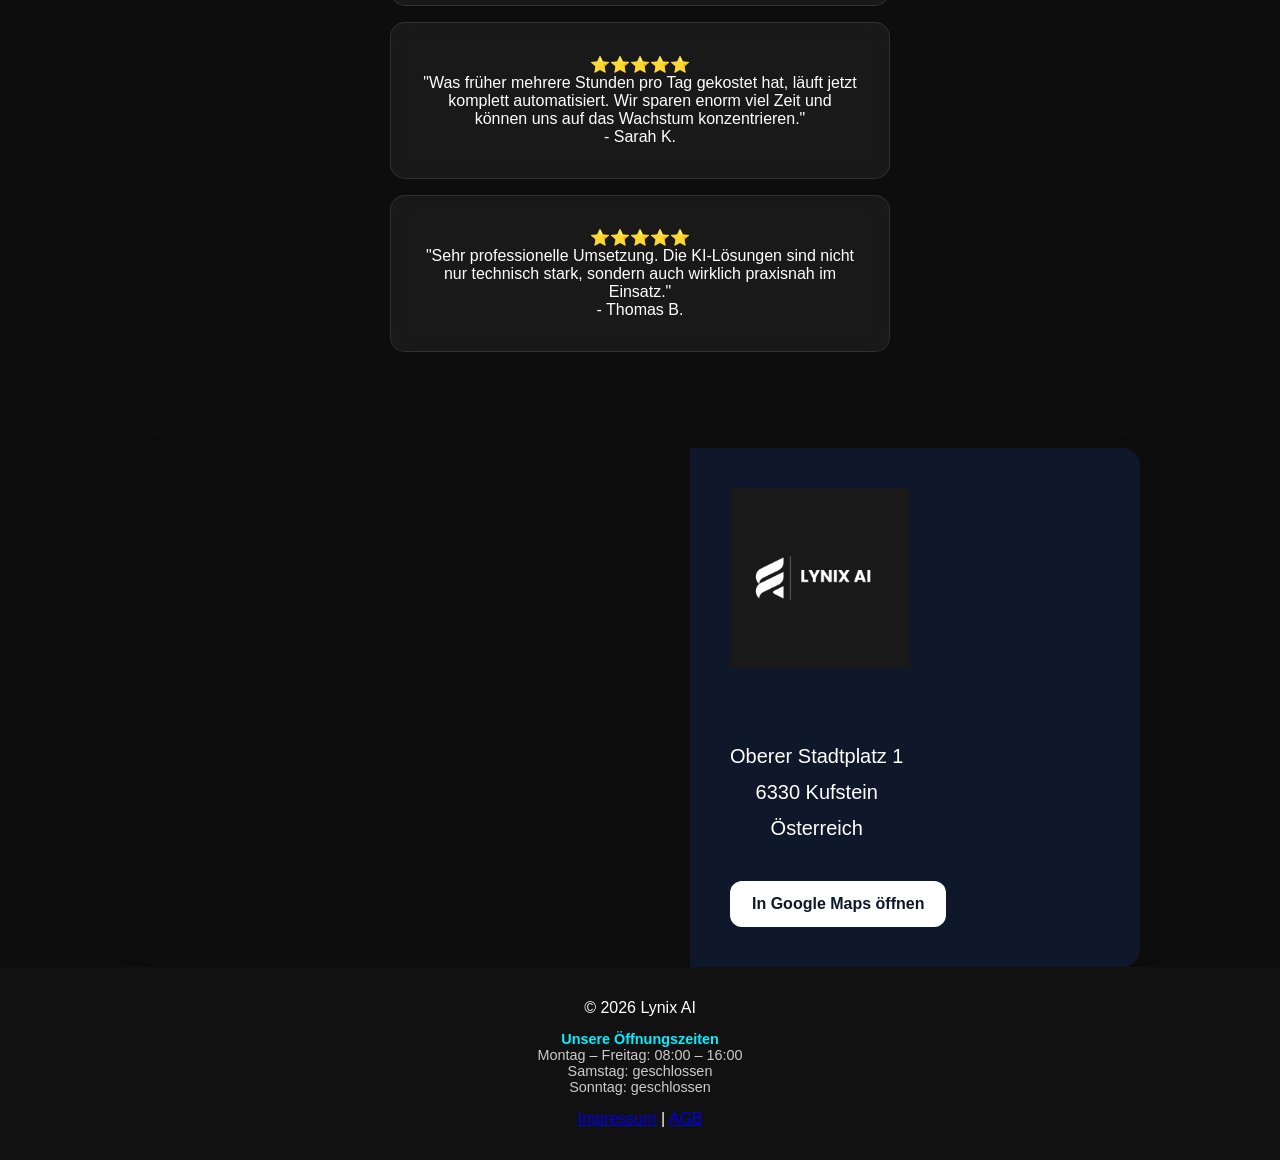
==== commit 428d31c1: "Change button to use type attribute for calculateROI" ====
--- a/index.html
+++ b/index.html
@@ -146,7 +146,7 @@
 Die meisten Unternehmen sparen durch KI zwischen 20% und 60% manueller Arbeit.
 </p>
 
-    <button onclick="calculateROI()" class="btn">
+    <button type="button" onclick="calculateROI()" class="btn">
       ROI berechnen
     </button>
 
--- a/style.css
+++ b/style.css
@@ -757,3 +757,29 @@
   cursor: pointer;
   font-weight: bold;
 }
+.countdown-section {
+  padding: 100px 20px;
+  text-align: center;
+  background: #0b0f1a;
+}
+
+.countdown {
+  display: flex;
+  justify-content: center;
+  gap: 20px;
+  margin: 40px 0;
+  font-size: 22px;
+}
+
+.countdown div {
+  background: rgba(255,255,255,0.05);
+  padding: 20px;
+  border-radius: 15px;
+  min-width: 90px;
+}
+
+.countdown span {
+  font-size: 32px;
+  color: #00f0ff;
+  display: block;
+}
